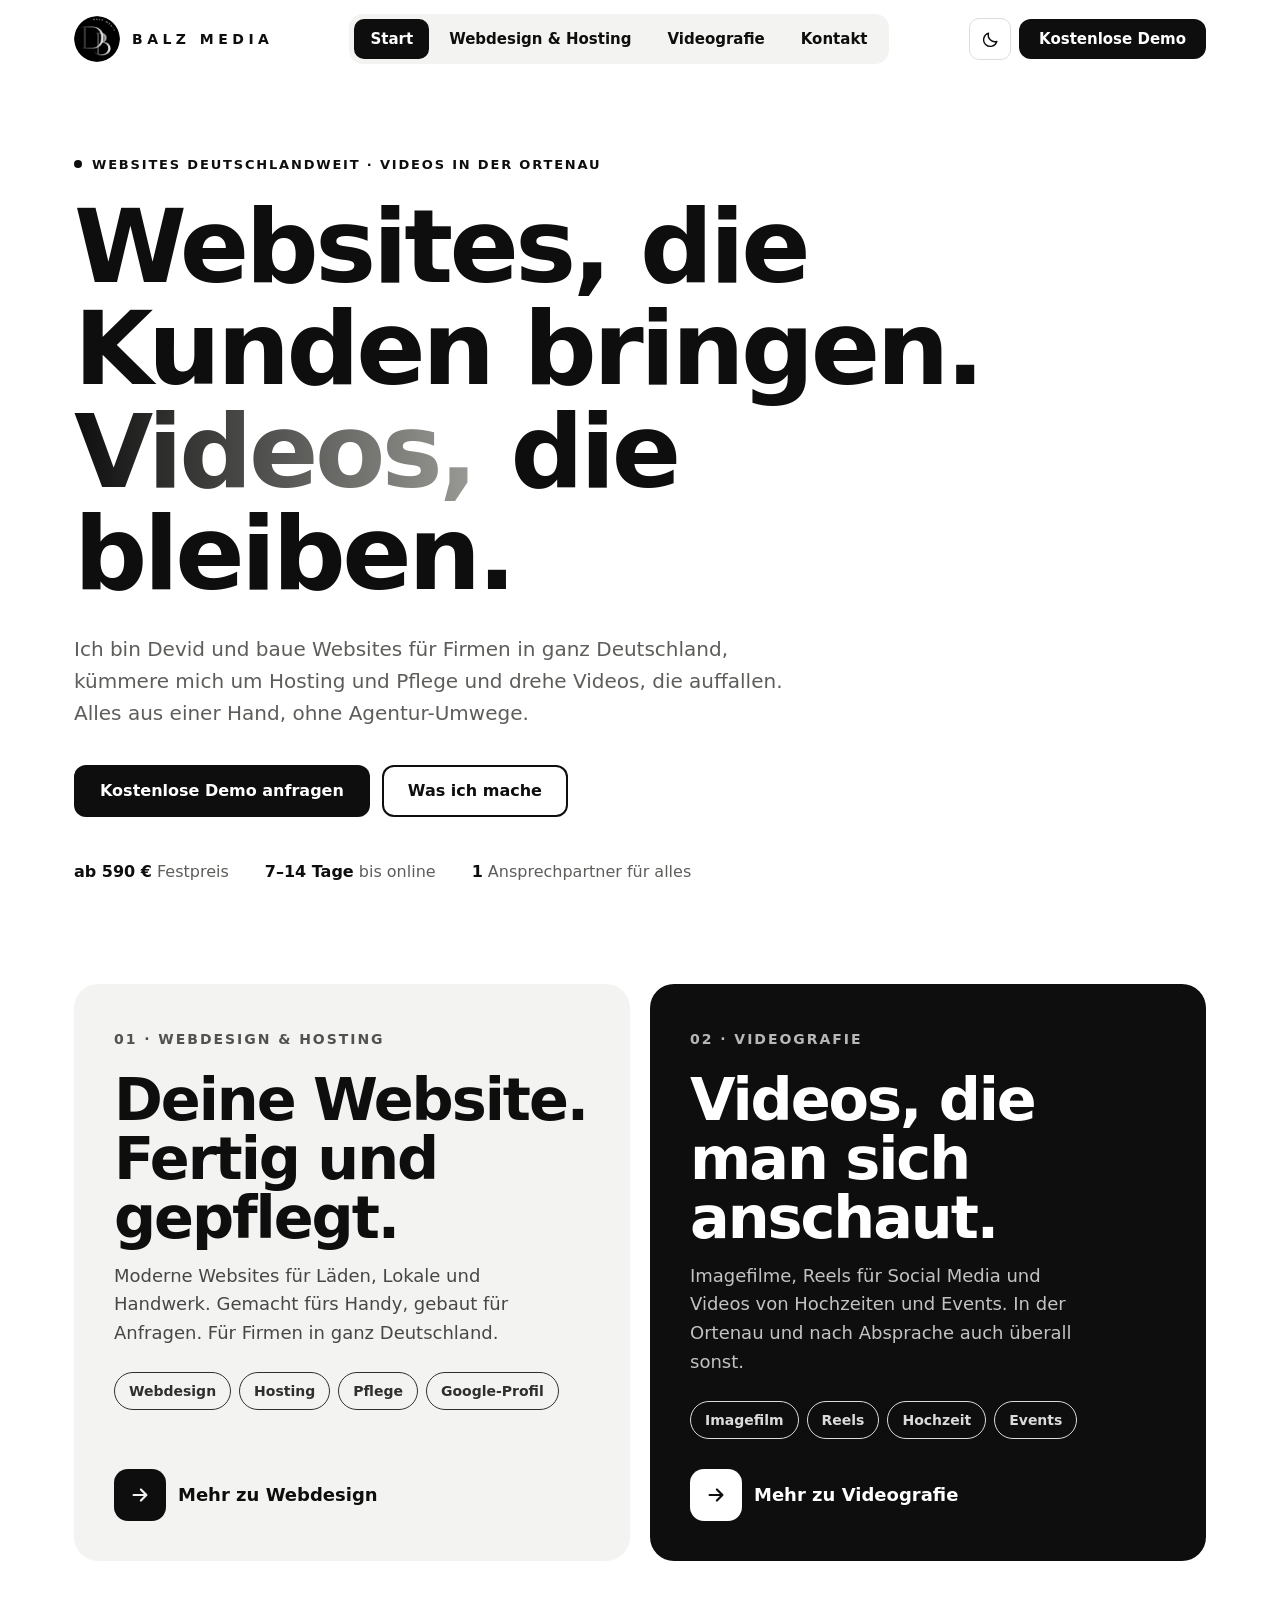
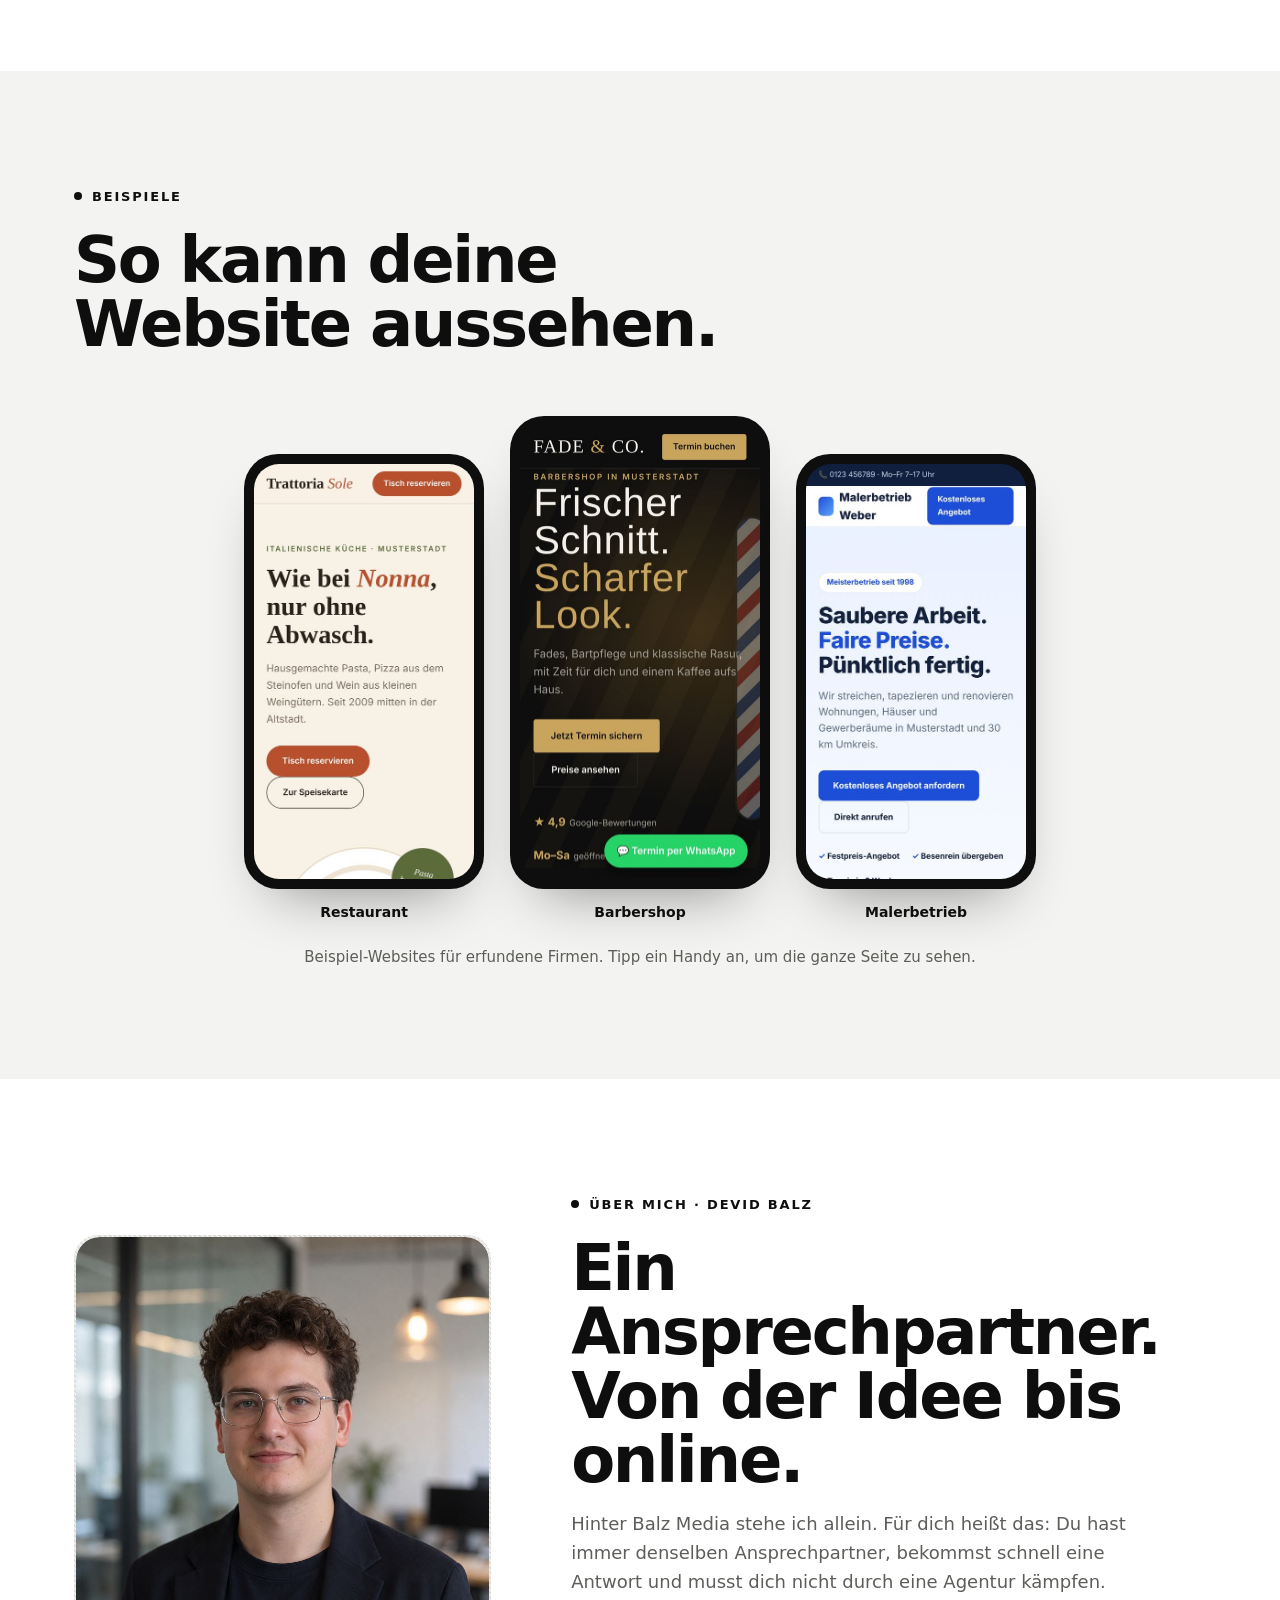
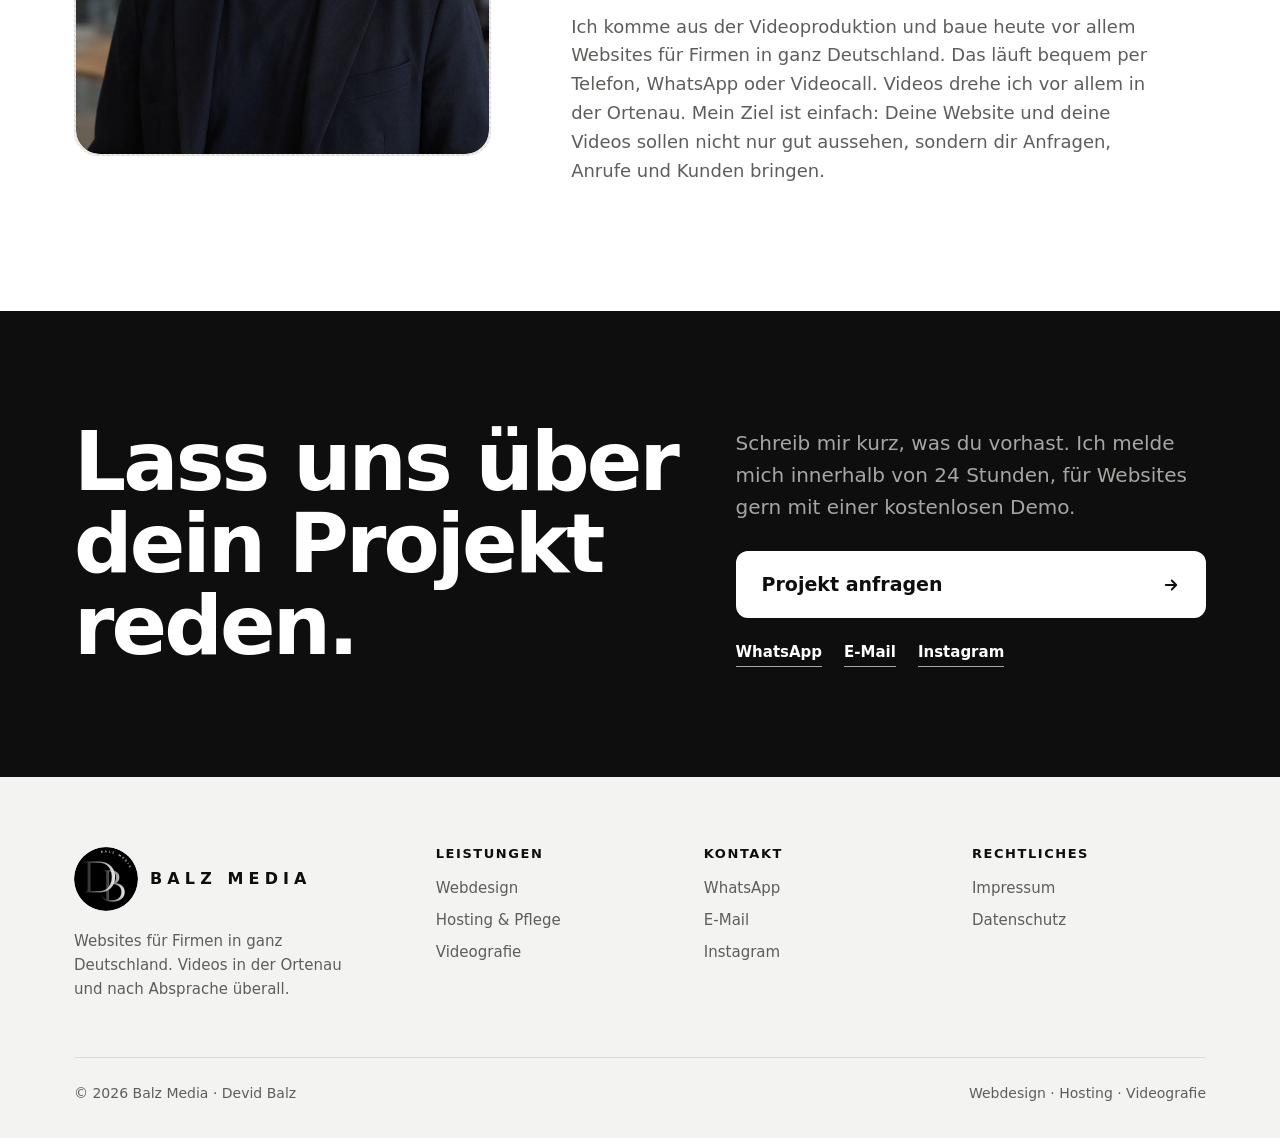
==== index.html @ 307f13d0 "Update index.html" ====
<!DOCTYPE html>
<html lang="de" class="no-js">
<head>
<meta charset="utf-8">
<meta name="viewport" content="width=device-width, initial-scale=1">
<title>Balz Media | Websites deutschlandweit & Videos aus der Ortenau</title>
<meta name="description" content="Balz Media: Websites für Firmen in ganz Deutschland zum Festpreis, Hosting und Pflege, dazu Videografie in der Ortenau für Firmen, Hochzeiten und Events.">
<meta name="theme-color" content="#0e0e0e">
<link rel="icon" href="favicon.ico" sizes="48x48">
<link rel="icon" href="favicon-96.png" type="image/png" sizes="96x96">
<link rel="icon" href="favicon-192.png" type="image/png" sizes="192x192">
<link rel="apple-touch-icon" href="apple-touch-icon.png">
<link rel="manifest" href="site.webmanifest">
<link rel="canonical" href="https://balz-media.de/">
<meta property="og:type" content="website">
<meta property="og:site_name" content="Balz Media">
<meta property="og:title" content="Balz Media | Websites deutschlandweit & Videos aus der Ortenau">
<meta property="og:description" content="Balz Media: Websites für Firmen in ganz Deutschland zum Festpreis, Hosting und Pflege, dazu Videografie in der Ortenau für Firmen, Hochzeiten und Events.">
<meta property="og:url" content="https://balz-media.de/">
<meta property="og:image" content="https://balz-media.de/img/og-balz-media.jpg">
<meta property="og:locale" content="de_DE">
<script type="application/ld+json">{"@context":"https://schema.org","@type":"Organization","name":"Balz Media","url":"https://balz-media.de/","logo":"https://balz-media.de/img/logo-badge-dark-512.png","email":"balz.media@web.de","telephone":"+4915203952714","sameAs":["https://www.instagram.com/balz.media"]}</script>
<script>try{var t=localStorage.getItem('bm-theme');if(!t)t=matchMedia('(prefers-color-scheme: dark)').matches?'dark':'light';document.documentElement.setAttribute('data-theme',t)}catch(e){}</script>
<link rel="stylesheet" href="style.css">
</head>
<body>
<header>
  <div class="wrap nav">
    <a class="mark" href="index.html" aria-label="Balz Media – Startseite"><img class="lg" src="img/logo-badge-dark.png" width="46" height="46" alt=""><span>BALZ MEDIA</span></a>
    <ul><li><a href="index.html" aria-current="page">Start</a></li><li><a href="webdesign.html">Webdesign &amp; Hosting</a></li><li><a href="videografie.html">Videografie</a></li><li><a href="kontakt.html">Kontakt</a></li></ul>
    <div class="tools">
      <button class="icon-btn theme" id="theme" type="button" aria-label="Hell- oder Dunkelmodus umschalten" title="Hell / Dunkel"><svg class="sun" viewBox="0 0 24 24" fill="none" stroke="currentColor" stroke-width="1.8" stroke-linecap="round" aria-hidden="true"><circle cx="12" cy="12" r="4.2"/><path d="M12 2.5v2.2M12 19.3v2.2M4.6 4.6l1.6 1.6M17.8 17.8l1.6 1.6M2.5 12h2.2M19.3 12h2.2M4.6 19.4l1.6-1.6M17.8 6.2l1.6-1.6"/></svg><svg class="moon" viewBox="0 0 24 24" fill="none" stroke="currentColor" stroke-width="1.8" stroke-linejoin="round" aria-hidden="true"><path d="M20 14.5A8.5 8.5 0 0 1 9.5 4 8.5 8.5 0 1 0 20 14.5z"/></svg></button>
      <button class="icon-btn menu-btn" id="menu" type="button" aria-label="Menü" aria-expanded="false" aria-controls="mnav"><svg viewBox="0 0 24 24" fill="none" stroke="currentColor" stroke-width="2" stroke-linecap="round" aria-hidden="true"><path d="M4 7h16M4 12h16M4 17h16"/></svg></button>
      <a class="btn btn-ink" href="kontakt.html"><span class="long">Kostenlose Demo</span><span class="short">Anfragen</span></a>
    </div>
  </div>
  <nav class="mobile-nav wrap" id="mnav" aria-label="Menü"><a href="index.html">Start</a><a href="webdesign.html">Webdesign &amp; Hosting</a><a href="videografie.html">Videografie</a><a href="kontakt.html">Kontakt</a><a href="https://wa.me/4915203952714?text=Hallo%20Devid%2C%20ich%20interessiere%20mich%20f%C3%BCr%20eine%20Website." target="_blank" rel="noopener">WhatsApp</a><a href="https://www.instagram.com/balz.media" target="_blank" rel="noopener">Instagram</a></nav>
</header>
<main>

<section class="hero">
  <div class="wrap">
    <span class="kicker">Websites deutschlandweit · Videos in der Ortenau</span>
    <h1>Websites, die Kunden bringen. <span class="o">Videos,</span> die bleiben.</h1>
    <p class="lead">Ich bin Devid und baue Websites für Firmen in ganz Deutschland, kümmere mich um Hosting und Pflege und drehe Videos, die auffallen. Alles aus einer Hand, ohne Agentur-Umwege.</p>
    <div class="ctas">
      <a class="btn btn-ink" href="kontakt.html">Kostenlose Demo anfragen</a>
      <a class="btn btn-line" href="#bereiche">Was ich mache</a>
    </div>
    <div class="facts"><span><b>ab 590 €</b> Festpreis</span><span><b>7–14 Tage</b> bis online</span><span><b>1</b> Ansprechpartner für alles</span></div>
  </div>
</section>

<section id="bereiche" style="padding-top:0">
  <div class="wrap split">
    <a class="tile t-web reveal" href="webdesign.html">
      <div><span class="num">01 · Webdesign &amp; Hosting</span>
        <h2>Deine Website. Fertig und gepflegt.</h2>
        <p>Moderne Websites für Läden, Lokale und Handwerk. Gemacht fürs Handy, gebaut für Anfragen. Für Firmen in ganz Deutschland.</p>
        <ul><li>Webdesign</li><li>Hosting</li><li>Pflege</li><li>Google-Profil</li></ul></div>
      <span class="go"><i><svg viewBox="0 0 24 24" aria-hidden="true"><path d="M5 12h14M13 6l6 6-6 6"/></svg></i>Mehr zu Webdesign</span>
    </a>
    <a class="tile t-vid reveal" href="videografie.html">
      <div><span class="num">02 · Videografie</span>
        <h2>Videos, die man sich anschaut.</h2>
        <p>Imagefilme, Reels für Social Media und Videos von Hochzeiten und Events. In der Ortenau und nach Absprache auch überall sonst.</p>
        <ul><li>Imagefilm</li><li>Reels</li><li>Hochzeit</li><li>Events</li></ul></div>
      <span class="go"><i><svg viewBox="0 0 24 24" aria-hidden="true"><path d="M5 12h14M13 6l6 6-6 6"/></svg></i>Mehr zu Videografie</span>
    </a>
  </div>
</section>

<section class="alt">
  <div class="wrap">
    <div class="reveal"><span class="kicker">Beispiele</span><h2>So kann deine Website aussehen.</h2></div>
    
    <div class="phones">
      <a class="phone" href="demos/restaurant.html" target="_blank" rel="noopener"><img src="img/demo-restaurant.jpg" width="480" height="907" loading="lazy" alt="Demo-Website eines Restaurants auf dem Handy"><span class="lbl">Restaurant</span></a>
      <a class="phone" href="demos/barbershop.html" target="_blank" rel="noopener"><img src="img/demo-barbershop.jpg" width="480" height="907" loading="lazy" alt="Demo-Website eines Barbershops auf dem Handy"><span class="lbl">Barbershop</span></a>
      <a class="phone" href="demos/maler.html" target="_blank" rel="noopener"><img src="img/demo-maler.jpg" width="480" height="907" loading="lazy" alt="Demo-Website eines Malerbetriebs auf dem Handy"><span class="lbl">Malerbetrieb</span></a>
    </div>
    <p class="phones-note">Beispiel-Websites für erfundene Firmen. Tipp ein Handy an, um die ganze Seite zu sehen.</p>
  </div>
</section>

<section id="ueber-mich">
  <div class="wrap about">
    <div class="portrait reveal"><div class="portrait reveal"><img src="img/devid.jpg" alt="Devid Balz" loading="lazy" style="width:100%;height:100%;object-fit:cover;object-position:center 80%;border-radius:inherit;"></div></div>
    <div class="reveal">
      <span class="kicker">Über mich · Devid Balz</span>
      <h2>Ein Ansprechpartner. Von der Idee bis online.</h2>
      <p>Hinter Balz Media stehe ich allein. Für dich heißt das: Du hast immer denselben Ansprechpartner, bekommst schnell eine Antwort und musst dich nicht durch eine Agentur kämpfen.</p>
      <p>Ich komme aus der Videoproduktion und baue heute vor allem Websites für Firmen in ganz Deutschland. Das läuft bequem per Telefon, WhatsApp oder Videocall. Videos drehe ich vor allem in der Ortenau. Mein Ziel ist einfach: Deine Website und deine Videos sollen nicht nur gut aussehen, sondern dir Anfragen, Anrufe und Kunden bringen.</p>
      
    </div>
  </div>
</section>

<section class="inv cta">
  <div class="wrap in2 reveal">
    <h2>Lass uns über dein Projekt reden.</h2>
    <div>
      <p class="lead">Schreib mir kurz, was du vorhast. Ich melde mich innerhalb von 24 Stunden, für Websites gern mit einer kostenlosen Demo.</p>
      <a class="btn btn-ink big" href="kontakt.html">Projekt anfragen<svg class="ar" viewBox="0 0 24 24" aria-hidden="true"><path d="M5 12h14M13 6l6 6-6 6"/></svg></a>
      <div class="mini"><a href="https://wa.me/4915203952714?text=Hallo%20Devid%2C%20ich%20interessiere%20mich%20f%C3%BCr%20eine%20Website." target="_blank" rel="noopener">WhatsApp</a><a href="mailto:balz.media@web.de">E-Mail</a><a href="https://www.instagram.com/balz.media" target="_blank" rel="noopener">Instagram</a></div>
    </div>
  </div>
</section>
</main>
<footer>
  <div class="wrap">
    <div class="fgrid">
      <div><a class="mark big" href="index.html" aria-label="Balz Media – Startseite"><img class="lg" src="img/logo-badge-dark.png" width="64" height="64" alt=""><span>BALZ MEDIA</span></a><p>Websites für Firmen in ganz Deutschland. Videos in der Ortenau und nach Absprache überall.</p></div>
      <div><h3>Leistungen</h3><ul><li><a href="webdesign.html">Webdesign</a></li><li><a href="webdesign.html#hosting">Hosting &amp; Pflege</a></li><li><a href="videografie.html">Videografie</a></li></ul></div>
      <div><h3>Kontakt</h3><ul><li><a href="https://wa.me/4915203952714?text=Hallo%20Devid%2C%20ich%20interessiere%20mich%20f%C3%BCr%20eine%20Website." target="_blank" rel="noopener">WhatsApp</a></li><li><a href="mailto:balz.media@web.de">E-Mail</a></li><li><a href="https://www.instagram.com/balz.media" target="_blank" rel="noopener">Instagram</a></li></ul></div>
      <div><h3>Rechtliches</h3><ul><li><a href="impressum.html">Impressum</a></li><li><a href="datenschutz.html">Datenschutz</a></li></ul></div>
    </div>
    <div class="fbot"><span>© 2026 Balz Media · Devid Balz</span><span>Webdesign · Hosting · Videografie</span></div>
  </div>
</footer>
<script src="main.js"></script>
</body>
</html>
---- style.css ----
/* Balz Media – gemeinsames Stylesheet. Keine externen Schriften (DSGVO). */
:root{--bg:#ffffff;--bg2:#f3f3f1;--ink:#0e0e0e;--on-ink:#ffffff;--soft:#5d5d5a;--line:#dedcd8;--inv:#0e0e0e;--on-inv:#ffffff;--inv-soft:#a6a6a2;--inv-line:#2c2c2a;--wa:#1fa855;color-scheme:light}
[data-theme="dark"]{--bg:#0b0b0b;--bg2:#161616;--ink:#ffffff;--on-ink:#0b0b0b;--soft:#b9b9b5;--line:#2c2c2a;--inv:#ffffff;--on-inv:#0b0b0b;--inv-soft:#55554f;--inv-line:#dcdcd8;color-scheme:dark}
*{box-sizing:border-box;margin:0;padding:0}
html{scroll-behavior:smooth}
@media(prefers-reduced-motion:reduce){html{scroll-behavior:auto}*{animation:none!important;transition:none!important}}
body{background:var(--bg);color:var(--ink);font-family:ui-sans-serif,system-ui,-apple-system,'Segoe UI',Roboto,'Helvetica Neue',Arial,sans-serif;font-size:18px;line-height:1.6;-webkit-font-smoothing:antialiased;transition:background-color .3s,color .3s}
a{color:inherit}
img{max-width:100%;display:block}
:focus-visible{outline:3px solid var(--ink);outline-offset:3px;border-radius:6px}
.wrap{max-width:1180px;margin:0 auto;padding:0 24px}
h1,h2,h3{font-weight:800;letter-spacing:-.035em;line-height:1}
h1{font-size:clamp(46px,8vw,112px)}
h2{font-size:clamp(36px,5.2vw,64px);margin-bottom:18px;max-width:17ch}
h3{font-size:24px;letter-spacing:-.02em;line-height:1.15}
.lead{color:var(--soft);max-width:56ch;font-size:clamp(18px,1.6vw,20px)}
.kicker{display:inline-block;font-size:13px;font-weight:800;letter-spacing:.14em;text-transform:uppercase;margin-bottom:20px}
.kicker::before{content:"";display:inline-block;width:8px;height:8px;border-radius:50%;background:currentColor;margin-right:10px;vertical-align:1px}
section{padding:110px 0}
.alt{background:var(--bg2)}
.inv{background:var(--inv);color:var(--on-inv)}
.inv .lead,.inv .soft{color:var(--inv-soft)}

/* Buttons */
.btn{display:inline-flex;align-items:center;justify-content:center;gap:10px;padding:16px 26px;border-radius:12px;font:inherit;font-weight:700;font-size:16px;text-decoration:none;border:0;cursor:pointer;transition:transform .15s,background .2s,color .2s;line-height:1.2}
.btn:hover{transform:translateY(-2px)}
.btn .ar{width:18px;height:18px;fill:none;stroke:currentColor;stroke-width:2.4;stroke-linecap:round;stroke-linejoin:round;transition:transform .2s}
.btn:hover .ar{transform:translateX(4px)}
.btn svg{width:20px;height:20px;flex-shrink:0}
.btn-ink{background:var(--ink);color:var(--on-ink)}
.btn-line{box-shadow:inset 0 0 0 2px var(--ink)}
.btn-line:hover{background:var(--ink);color:var(--on-ink)}
.inv .btn-ink{background:var(--on-inv);color:var(--inv)}
.inv .btn-line{box-shadow:inset 0 0 0 2px var(--on-inv)}
.inv .btn-line:hover{background:var(--on-inv);color:var(--inv)}
.btn-wa{background:var(--wa);color:#fff}
.btn-insta{background:linear-gradient(45deg,#f9a03f 0%,#e1306c 40%,#c13584 65%,#833ab4 100%);color:#fff}
.ctas{display:flex;gap:12px;flex-wrap:wrap}

/* Header */
header{position:sticky;top:0;z-index:30;background:var(--bg);background:color-mix(in srgb,var(--bg) 88%,transparent);backdrop-filter:saturate(1.4) blur(12px);-webkit-backdrop-filter:saturate(1.4) blur(12px);border-bottom:1px solid transparent;transition:border-color .2s,background-color .3s}
header.scrolled{border-bottom-color:var(--line)}
.nav{display:flex;align-items:center;justify-content:space-between;height:78px;gap:16px}
.mark{display:flex;align-items:center;gap:12px;text-decoration:none;white-space:nowrap;flex-shrink:0}
.mark img{width:46px;height:46px}
.mark span{font-size:14px;font-weight:700;letter-spacing:.32em;margin-right:-.32em}
.mark.big img{width:64px;height:64px}
.mark.big span{font-size:16px}
.lg{border-radius:50%}[data-theme="dark"] .lg{box-shadow:0 0 0 1.5px #3a3a38}
.nav ul{display:flex;gap:4px;list-style:none;font-size:15px;font-weight:600;background:var(--bg2);padding:5px;border-radius:14px}
.nav ul a{display:block;text-decoration:none;padding:8px 16px;border-radius:10px;transition:background .2s,color .2s}
.nav ul a:hover{background:var(--bg)}
.nav ul a[aria-current="page"]{background:var(--ink);color:var(--on-ink)}
.tools{display:flex;align-items:center;gap:8px}
.icon-btn{width:42px;height:42px;border-radius:50%;border:1.5px solid var(--line);background:transparent;color:var(--ink);display:grid;place-items:center;cursor:pointer;text-decoration:none;transition:border-color .2s}
.icon-btn:hover{border-color:var(--ink)}
.icon-btn svg{width:19px;height:19px}
.theme .sun{display:none}[data-theme="dark"] .theme .sun{display:block}[data-theme="dark"] .theme .moon{display:none}
.nav .btn{padding:11px 20px;font-size:15px}
.nav .btn .short{display:none}
.icon-btn{border-radius:10px}
.menu-btn{display:none}
.mobile-nav{display:none}

/* Hero */
.hero{padding:70px 0 100px}
.hero h1{max-width:13ch;margin-bottom:28px}
.hero h1 .o{background:linear-gradient(90deg,var(--ink) 0%,#9b9b97 100%);-webkit-background-clip:text;background-clip:text;color:transparent;-webkit-text-fill-color:transparent;padding-right:.04em}
[data-theme="dark"] .hero h1 .o{background-image:linear-gradient(90deg,#5c5c58 0%,#ffffff 100%)}
.hero .lead{margin-bottom:36px}
.facts{display:flex;gap:14px 36px;flex-wrap:wrap;margin-top:42px;font-size:16px;color:var(--soft)}
.facts b{color:var(--ink);font-weight:800}
.page-hero{padding:70px 0 90px}
.page-hero h1{font-size:clamp(44px,7vw,96px);max-width:14ch;margin-bottom:26px}

/* Zwei Bereiche (Startseite) */
.split{display:grid;grid-template-columns:1fr 1fr;gap:20px}
.tile{position:relative;display:flex;flex-direction:column;justify-content:space-between;min-height:460px;padding:40px;border-radius:24px;text-decoration:none;overflow:hidden;transition:transform .25s}
.tile:hover{transform:translateY(-6px)}
.tile.t-web{background:var(--bg2);color:var(--ink)}
.tile.t-vid{background:var(--inv);color:var(--on-inv)}
.tile .num{font-size:14px;font-weight:800;letter-spacing:.14em;text-transform:uppercase;opacity:.7}
.tile h2{font-size:clamp(38px,4.6vw,60px);margin:18px 0 14px}
.tile p{opacity:.75;max-width:36ch}
.tile ul{list-style:none;margin:24px 0 30px;display:flex;flex-wrap:wrap;gap:8px}
.tile li{font-size:14px;font-weight:700;padding:7px 14px;border-radius:999px;border:1.5px solid currentColor;opacity:.85}
.tile .go{display:inline-flex;align-items:center;gap:12px;font-weight:800;font-size:18px}
.tile .go i{width:52px;height:52px;border-radius:14px;display:grid;place-items:center;background:currentColor;transition:transform .25s}
.tile .go i svg{width:22px;height:22px;stroke-width:2.4;fill:none;stroke-linecap:round;stroke-linejoin:round}
.t-web .go i svg{stroke:var(--bg2)}.t-vid .go i svg{stroke:var(--inv)}
.tile:hover .go i{transform:translateX(6px)}

/* Handy-Mockups der Demos */
.phones{display:flex;justify-content:center;align-items:flex-end;gap:26px;margin-top:60px}
.phone{display:block;width:240px;flex-shrink:0;border-radius:34px;background:#0e0e0e;padding:10px;text-decoration:none;position:relative;transition:transform .25s;box-shadow:0 30px 60px -30px rgba(0,0,0,.45)}
[data-theme="dark"] .phone{background:#2a2a2a}
.phone:hover{transform:translateY(-10px)}
.phone img{width:100%;height:auto;aspect-ratio:9/17;object-fit:cover;object-position:top;border-radius:25px}
.phone:nth-child(2){width:260px}
.phone .lbl{display:block;text-align:center;font-size:14px;font-weight:700;color:var(--ink);position:absolute;left:0;right:0;bottom:-34px}
.phones-note{text-align:center;color:var(--soft);font-size:15px;margin-top:56px}

/* Listen */
.who{display:grid;grid-template-columns:1fr 1fr;gap:70px;align-items:start}
.who p{color:var(--soft);margin-bottom:16px}
.list{list-style:none;border-top:2px solid var(--ink)}
.list li{display:flex;justify-content:space-between;gap:20px;padding:20px 0;border-bottom:1px solid var(--line);font-weight:700;font-size:19px}
.list li span{color:var(--soft);font-weight:500;font-size:15px;text-align:right}

/* Ablauf */
.steps{display:grid;grid-template-columns:repeat(4,1fr);gap:20px;list-style:none;counter-reset:s;margin-top:50px}
.steps li{counter-increment:s;border-top:2px solid currentColor;padding-top:22px}
.steps li::before{content:"0" counter(s);display:block;font-weight:800;font-size:15px;letter-spacing:.1em;margin-bottom:26px}
.steps h3{margin-bottom:10px}
.steps p{color:var(--soft);font-size:16px}
.inv .steps p{color:var(--inv-soft)}

/* Karussell (Pakete / Leistungen) */
.carousel{position:relative}
.car-top{display:flex;justify-content:space-between;align-items:flex-end;gap:20px;flex-wrap:wrap}
.car-ctrl{display:flex;gap:10px}
.car-ctrl{align-items:center}
.car-ctrl .count{font-weight:800;font-size:15px;letter-spacing:.06em;margin-right:8px;font-variant-numeric:tabular-nums}
.car-ctrl button{width:50px;height:50px;border-radius:12px;border:2px solid var(--ink);background:transparent;color:var(--ink);cursor:pointer;display:grid;place-items:center;transition:background .2s,opacity .2s}
.car-ctrl button:hover:not(:disabled){background:var(--ink);color:var(--on-ink)}
.car-ctrl button:disabled{opacity:.25;cursor:default}
.car-ctrl svg{width:20px;height:20px;fill:none;stroke:currentColor;stroke-width:2.4;stroke-linecap:round;stroke-linejoin:round}
.track{display:flex;gap:20px;overflow-x:auto;scroll-snap-type:x mandatory;scroll-behavior:smooth;scrollbar-width:none;padding:44px 2px 10px;margin-top:6px;touch-action:pan-x pan-y;overscroll-behavior-x:contain;-webkit-overflow-scrolling:touch}
.track::-webkit-scrollbar{display:none}
.track>*{flex:0 0 min(370px,86%);scroll-snap-align:start}
@media(min-width:1001px){.track.plans>*{flex-basis:calc((100% - 40px)/3)}.track.vids>*{flex-basis:calc((100% - 40px)/3)}}
.bar{height:3px;background:var(--line);border-radius:2px;margin-top:28px;overflow:hidden}
.bar i{display:block;height:100%;width:30%;background:var(--ink);border-radius:2px;transition:width .2s}

/* Paket-Karten */
.plan{position:relative;background:var(--bg);border:1.5px solid var(--line);border-radius:22px;padding:34px 30px;display:flex;flex-direction:column}
.alt .plan{background:var(--bg)}
.plan.hot{background:var(--inv);color:var(--on-inv);border-color:var(--inv)}
.plan .tag{position:absolute;top:-15px;left:30px;background:var(--ink);color:var(--on-ink);font-size:13px;font-weight:800;padding:6px 14px;border-radius:999px}
.plan.hot .tag{background:var(--on-inv);color:var(--inv);box-shadow:0 0 0 2px var(--inv)}
.plan h3{font-size:28px}
.plan .for{color:var(--soft);font-size:15px;margin:6px 0 22px}
.plan.hot .for,.plan.hot .per{color:var(--inv-soft)}
.plan .price{font-size:48px;font-weight:800;letter-spacing:-.04em;line-height:1}
.plan .per{color:var(--soft);font-size:15px;margin:6px 0 24px}
.plan ul{list-style:none;margin-bottom:30px;flex:1}
.plan li{padding:10px 0 10px 30px;position:relative;font-size:16px;border-top:1px solid var(--line)}
.plan.hot li{border-top-color:var(--inv-line)}
.plan li::before{content:"";position:absolute;left:2px;top:17px;width:14px;height:8px;border-left:2.5px solid currentColor;border-bottom:2.5px solid currentColor;transform:rotate(-45deg)}
.plan .btn{width:100%}

/* Kleine Karten (Hosting, Video-Leistungen) */
.grid3{display:grid;grid-template-columns:repeat(3,1fr);gap:20px;margin-top:50px}
.grid2{display:grid;grid-template-columns:repeat(2,1fr);gap:20px;margin-top:50px}
.box{background:var(--bg);border:1.5px solid var(--line);border-radius:22px;padding:32px 30px}
.alt .box{background:var(--bg)}
.box .price{font-size:40px;font-weight:800;letter-spacing:-.04em;margin:12px 0 2px}
.box .per{color:var(--soft);font-size:15px;margin-bottom:14px}
.box p{color:var(--soft);font-size:16px}
.box ul{list-style:none;margin-top:14px}
.box li{padding:8px 0 8px 26px;position:relative;font-size:16px;border-top:1px solid var(--line)}
.box li::before{content:"";position:absolute;left:2px;top:15px;width:12px;height:7px;border-left:2.5px solid currentColor;border-bottom:2.5px solid currentColor;transform:rotate(-45deg)}
.note{color:var(--soft);font-size:15px;margin-top:28px;max-width:80ch}

/* Video-Karten */
.vcard{border-radius:22px;overflow:hidden;background:var(--bg);border:1.5px solid var(--line);display:flex;flex-direction:column}
.vcard .media{aspect-ratio:16/10;background:var(--inv);color:var(--on-inv);display:grid;place-items:center;position:relative}
.vcard .media.v{aspect-ratio:4/5}
.vcard .media span{font-size:14px;font-weight:700;opacity:.6}
.vcard .media i{position:absolute;left:20px;top:18px;font-style:normal;font-size:13px;font-weight:800;letter-spacing:.12em;text-transform:uppercase;opacity:.75}
.play{width:66px;height:66px;border-radius:50%;border:2px solid currentColor;display:grid;place-items:center;margin-bottom:14px}
.play svg{width:22px;height:22px;fill:currentColor;margin-left:4px}
.vcard .media .in{display:flex;flex-direction:column;align-items:center}
.vcard .tx{padding:26px 26px 30px}
.vcard h3{margin-bottom:8px}
.vcard p{color:var(--soft);font-size:16px}
.vcard .from{display:inline-block;margin-top:16px;font-weight:800;font-size:15px}

/* Showreel-Platzhalter */
.reel{margin-top:56px;border-radius:24px;aspect-ratio:16/8;background:#161616;color:#fff;display:grid;place-items:center;position:relative;overflow:hidden}
[data-theme="dark"] .reel{background:#1d1d1d}
.reel .in{display:flex;flex-direction:column;align-items:center;gap:6px;text-align:center}
.reel .play{width:90px;height:90px}
.reel .play svg{width:30px;height:30px}
.reel b{font-size:22px}
.reel small{opacity:.6;font-size:15px}

/* Über mich */
.about{display:grid;grid-template-columns:.9fr 1.1fr;gap:80px;align-items:center}
.portrait{aspect-ratio:4/5;border-radius:24px;background:var(--bg2);display:grid;place-items:center;color:var(--soft);font-weight:700;overflow:hidden;border:1.5px dashed var(--line)}
.portrait img{width:100%;height:100%;object-fit:cover}
.about p{color:var(--soft);margin-bottom:16px;max-width:54ch}
.sig{font-weight:800;color:var(--ink)!important;margin-top:8px}

/* Referenz */
.ref{display:grid;grid-template-columns:1fr 1.4fr;gap:50px;align-items:center;background:var(--bg2);border-radius:24px;padding:46px}
.ref blockquote{font-size:clamp(22px,2.4vw,30px);font-weight:700;letter-spacing:-.02em;line-height:1.3}
.ref .who-r{margin-top:18px;color:var(--soft);font-size:15px}

/* FAQ */
.faq{max-width:860px;margin-top:40px;border-top:2px solid var(--ink)}
.faq details{border-bottom:1px solid var(--line)}
.faq summary{list-style:none;cursor:pointer;padding:24px 50px 24px 0;font-weight:800;font-size:20px;position:relative;letter-spacing:-.01em}
.faq summary::-webkit-details-marker{display:none}
.faq summary::after{content:"";position:absolute;right:8px;top:50%;width:12px;height:12px;border-right:2.5px solid currentColor;border-bottom:2.5px solid currentColor;transform:translateY(-75%) rotate(45deg);transition:transform .2s}
.faq details[open] summary::after{transform:translateY(-25%) rotate(-135deg)}
.faq details p{color:var(--soft);padding:0 0 24px;max-width:70ch}

/* CTA */
.cta .in2{display:grid;grid-template-columns:1.3fr 1fr;gap:50px;align-items:end}
.cta h2{font-size:clamp(42px,6.4vw,92px);margin:0}
.cta .lead{margin-bottom:28px}
.cta .big{width:100%;justify-content:space-between;padding:22px 26px;font-size:19px}
.cta .mini{display:flex;flex-wrap:wrap;gap:8px 22px;margin-top:22px;font-size:15px;font-weight:700}
.cta .mini a{text-decoration:none;border-bottom:1.5px solid var(--inv-soft);padding-bottom:2px}
.cta .mini a:hover{border-bottom-color:var(--on-inv)}

/* Kontakt */



/* Rechtliches */
.legal{padding:60px 0 110px}
.legal .wrap{max-width:820px}
.legal h1{font-size:clamp(44px,6vw,76px);margin-bottom:30px}
.legal h2{font-size:28px;margin:44px 0 12px;max-width:none}
.legal h3{font-size:20px;margin:24px 0 8px}
.legal p,.legal li{color:var(--soft);margin-bottom:12px}
.legal ul{padding-left:20px;margin-bottom:12px}
.legal strong{color:var(--ink)}
.legal a{color:var(--ink)}
.todo{background:#ffe08a;color:#4a3700;padding:1px 6px;border-radius:4px;font-weight:700}

/* Footer */
footer{padding:70px 0 34px;font-size:15px;color:var(--soft);background:var(--bg2)}
.fgrid{display:grid;grid-template-columns:1.4fr 1fr 1fr 1fr;gap:34px}
.fgrid .mark{color:var(--ink);display:inline-flex;margin-bottom:18px}
.fgrid p{max-width:30ch}
.fgrid h3{font-size:13px;letter-spacing:.12em;text-transform:uppercase;color:var(--ink);margin-bottom:14px}
.fgrid ul{list-style:none}
.fgrid li{margin-bottom:8px}
.fbot{display:flex;justify-content:space-between;flex-wrap:wrap;gap:10px;margin-top:56px;padding-top:24px;border-top:1px solid var(--line);font-size:14px}
footer a{text-decoration:none}footer a:hover{text-decoration:underline}

/* Einblenden beim Scrollen */
.reveal{opacity:0;transform:translateY(24px);transition:opacity .7s,transform .7s}
.reveal.in{opacity:1;transform:none}
.no-js .reveal{opacity:1;transform:none}

@media(max-width:1000px){
  .nav ul{display:none}
  .menu-btn{display:grid}
  .mobile-nav.open{display:block;border-top:1px solid var(--line);padding:10px 0 18px}
  .mobile-nav a{display:block;padding:12px 0;font-weight:700;font-size:20px;text-decoration:none}
  .split,.who,.about,.ref,.cta .in2{grid-template-columns:1fr}
  .fgrid{grid-template-columns:1fr 1fr}
  .who,.about{gap:44px}
  .grid3{grid-template-columns:1fr 1fr}
  .steps{grid-template-columns:1fr 1fr;gap:34px 20px}
  .phone:nth-child(3){display:none}
  section{padding:90px 0}
}
@media(max-width:640px){
  body{font-size:17px}
  .wrap{padding:0 20px}
  .nav{height:68px}
  .mark{gap:9px}.mark img{width:38px;height:38px}.mark span{font-size:12px;letter-spacing:.24em;margin-right:-.24em}
  .icon-btn{width:38px;height:38px}
  .tools{gap:6px}
  .nav .btn{padding:10px 14px;font-size:14px}
  .nav .btn .long{display:none}.nav .btn .short{display:inline}
  .tools .hide-s{display:none}
  .tile{min-height:0;padding:30px 26px}
  .grid3,.grid2,.steps{grid-template-columns:1fr}
  .fgrid{grid-template-columns:1fr}
  .phones{gap:14px}
  .phone{width:44%}.phone:nth-child(2){width:48%}
  .ref{padding:30px 24px}
  .list li{flex-direction:column;gap:2px}
  .list li span{text-align:left}
  .hero{padding:44px 0 80px}
  .page-hero{padding:44px 0 70px}
}


/* ---------- Kontaktseite ---------- */
.contact-top{padding-top:70px;padding-bottom:70px}
.contact-top h1{font-size:clamp(50px,8vw,112px);max-width:none}
.contact-top .lead{margin-top:22px}
.direct{list-style:none;display:grid;grid-template-columns:repeat(3,1fr);gap:16px;margin-top:46px}
.direct a{display:grid;grid-template-columns:1fr auto;align-items:center;gap:6px 14px;padding:24px 24px;border-radius:18px;border:1.5px solid var(--line);text-decoration:none;height:100%;transition:border-color .2s,transform .2s}
.direct a:hover{border-color:var(--ink);transform:translateY(-3px)}
.direct small{font-size:12px;font-weight:800;letter-spacing:.12em;text-transform:uppercase;color:var(--soft)}
.direct b{grid-column:1;font-size:19px;letter-spacing:-.01em;overflow-wrap:anywhere}
.direct svg.ar{grid-column:2;grid-row:1/3;width:22px;height:22px;fill:none;stroke:currentColor;stroke-width:2.2;stroke-linecap:round;stroke-linejoin:round}
.form-wrap{padding-bottom:120px}
.form-head{border-top:2px solid var(--ink);padding-top:56px;margin-bottom:34px}
.form-head h2{margin-bottom:12px}
form{background:var(--bg2);border-radius:24px;padding:12px 56px 52px}
.step{padding:44px 0;border-bottom:1px solid var(--line)}
.step.last{border-bottom:0;padding-bottom:0}
.step[hidden]{display:none}
.sh{display:flex;align-items:center;gap:14px;margin-bottom:26px}
.sh span{display:grid;place-items:center;width:40px;height:40px;border-radius:11px;background:var(--ink);color:var(--on-ink);font-weight:800;font-size:14px;letter-spacing:.04em}
.sh h3{font-size:26px}
.fields{display:grid;grid-template-columns:1fr 1fr;gap:24px 22px}
.fields>*{min-width:0}
.grp[hidden]{display:none}
.fields .grp{display:contents}
.fields .grp[hidden]{display:none}
.full{grid-column:1/-1}
label{display:flex;flex-direction:column;gap:9px;font-size:15px;font-weight:700}
input,select,textarea{font:inherit;font-size:16px;font-weight:400;padding:16px 16px;border:1.5px solid var(--line);border-radius:12px;background:var(--bg);color:var(--ink);width:100%;min-height:56px;transition:border-color .2s,box-shadow .2s}
select{appearance:none;-webkit-appearance:none;background-image:url("data:image/svg+xml,%3Csvg xmlns='http://www.w3.org/2000/svg' viewBox='0 0 24 24' fill='none' stroke='%23888' stroke-width='2.4' stroke-linecap='round' stroke-linejoin='round'%3E%3Cpath d='M6 9l6 6 6-6'/%3E%3C/svg%3E");background-repeat:no-repeat;background-position:right 14px center;background-size:18px;padding-right:44px;cursor:pointer}
input::placeholder,textarea::placeholder{color:var(--soft);opacity:.75}
input:focus,select:focus,textarea:focus{outline:none;border-color:var(--ink);box-shadow:0 0 0 4px color-mix(in srgb,var(--ink) 12%,transparent)}
.bad{border-color:#d0372a!important;box-shadow:0 0 0 4px rgba(208,55,42,.15)!important}
textarea{min-height:160px;resize:vertical;line-height:1.55}
.chips{display:flex;flex-wrap:wrap;gap:10px;border:0;min-width:0}
.chips legend{font-size:15px;font-weight:700;margin-bottom:12px;padding:0}
.chips legend .opt{font-weight:400;color:var(--soft);margin-left:6px;font-size:14px}
.chips label{display:block;position:relative;font-weight:600;font-size:15px}
.chips input{position:absolute;opacity:0;width:1px;height:1px;min-height:0}
.chips label>span{display:block;padding:13px 20px;border-radius:12px;border:1.5px solid var(--line);background:var(--bg);cursor:pointer;transition:background .15s,color .15s,border-color .15s}
.chips label>span:hover{border-color:var(--ink)}
.chips input:checked+span{background:var(--ink);color:var(--on-ink);border-color:var(--ink)}
.chips.multi input:checked+span::before{content:"✓ "}
.chips input:focus-visible+span{outline:3px solid var(--ink);outline-offset:2px}
.check{flex-direction:row;align-items:flex-start;gap:12px;margin-top:22px;font-weight:400;font-size:15px;color:var(--soft);line-height:1.5;cursor:pointer}
.check input{width:22px;height:22px;min-height:0;flex-shrink:0;margin-top:1px;accent-color:var(--ink);padding:0}
.check.bad,.check input.bad{outline:2px solid #d0372a;outline-offset:3px;border-radius:4px}
.check a{color:var(--ink)}
.send{display:flex;gap:12px;flex-wrap:wrap;margin-top:28px}
.send .btn{flex:1 1 220px;padding:18px 26px}
.btn-wa-line{background:var(--bg);color:var(--ink);box-shadow:inset 0 0 0 1.5px var(--line)}
.btn-wa-line svg{color:var(--wa)}
.btn-wa-line:hover{box-shadow:inset 0 0 0 1.5px var(--wa)}
.btn:disabled{opacity:.6;cursor:wait;transform:none}
.err{display:none;margin-top:18px;padding:14px 16px;border-radius:12px;background:rgba(208,55,42,.1);color:#b3261e;font-weight:600;font-size:15px}
[data-theme="dark"] .err{color:#ff8a80}
.ok{display:none;padding:56px 0 8px;text-align:center}
.ok b{display:block;font-size:clamp(30px,4vw,44px);letter-spacing:-.03em;margin-bottom:10px}
.ok p{color:var(--soft)}
.opt{font-weight:400;color:var(--soft)}
.sr{position:absolute;width:1px;height:1px;overflow:hidden;clip:rect(0 0 0 0);white-space:nowrap}
.hp{position:absolute;left:-9999px;width:1px;height:1px;opacity:0}
@media(max-width:1000px){.direct{grid-template-columns:1fr;gap:12px}}
@media(max-width:640px){
  .contact-top{padding-top:44px;padding-bottom:50px}
  .direct{margin-top:34px}
  .direct a{padding:20px}
  .form-head{padding-top:44px}
  form{padding:4px 20px 30px;border-radius:20px}
  .step{padding:34px 0}
  .fields{grid-template-columns:1fr;gap:20px}
  .sh h3{font-size:22px}
  .chips label>span{padding:12px 16px}
  .send .btn{flex-basis:100%}
}
@media(max-width:370px){header .mark span{display:none}}
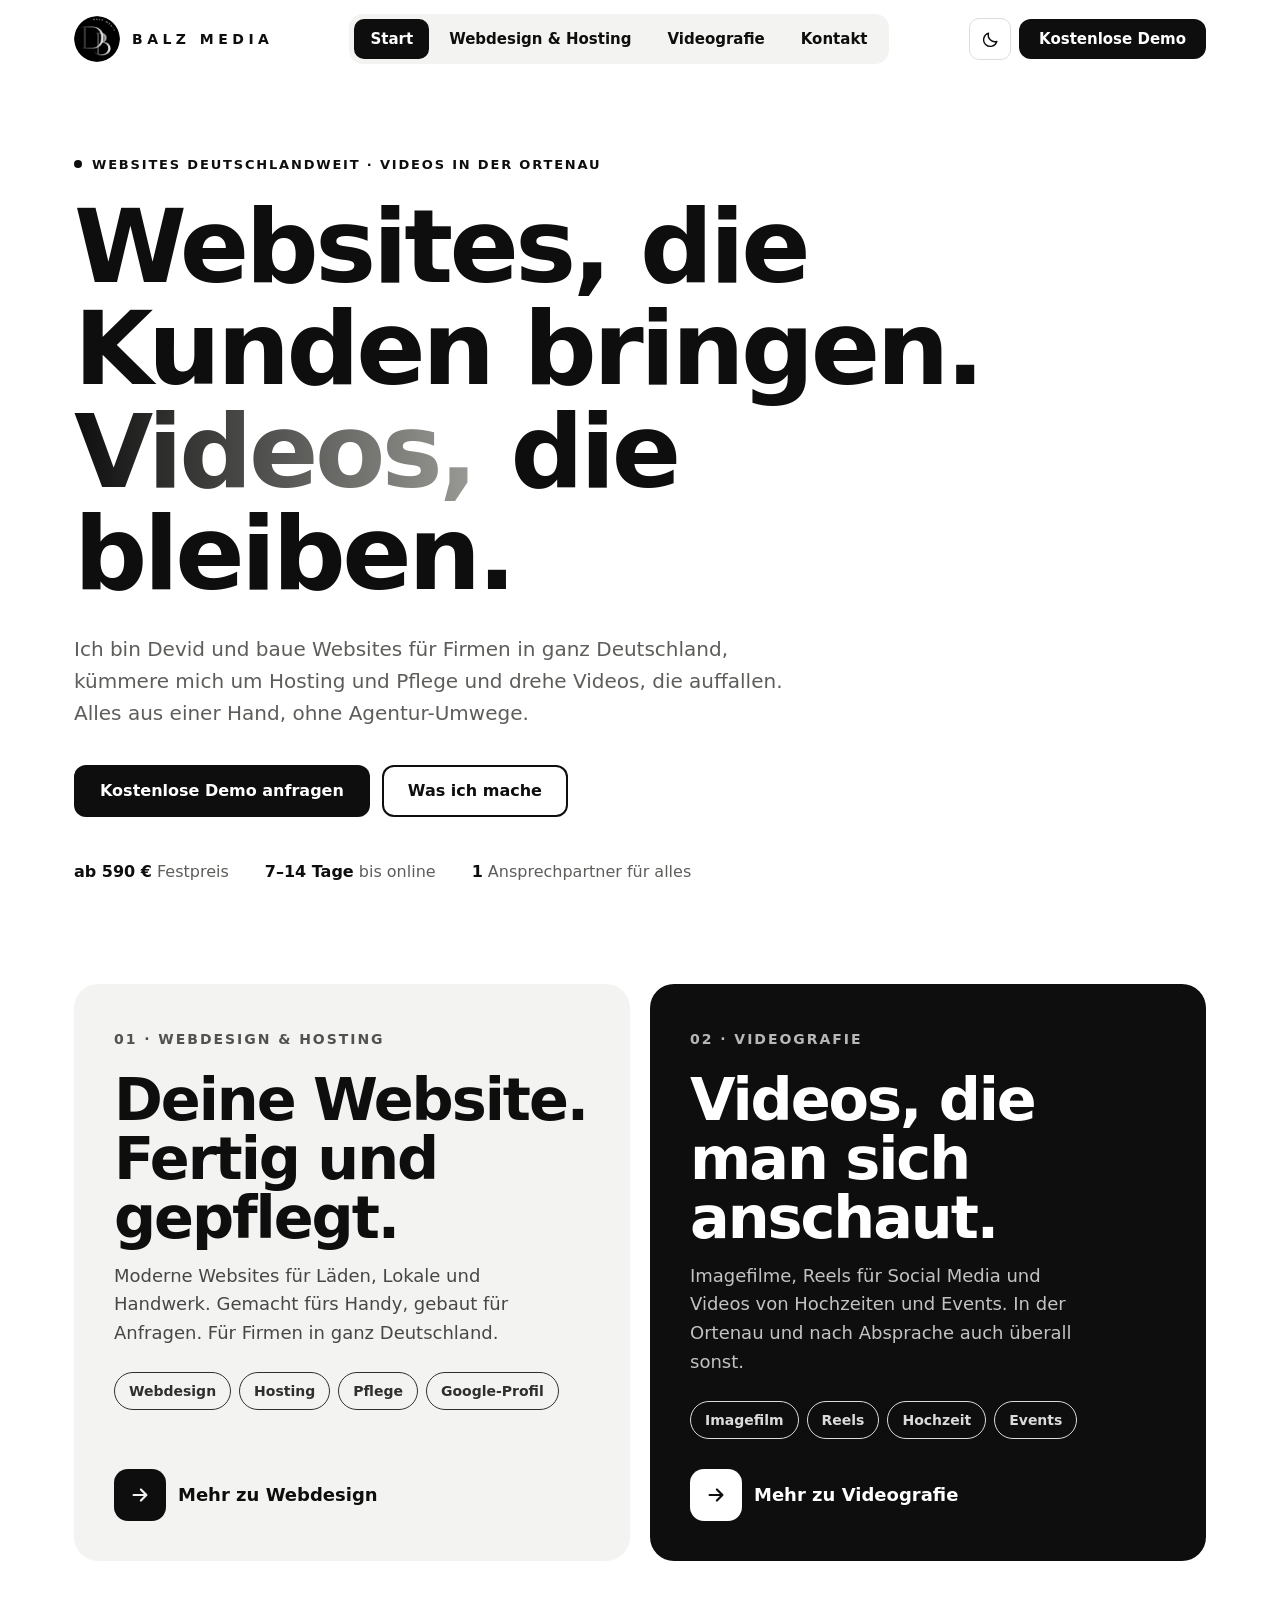
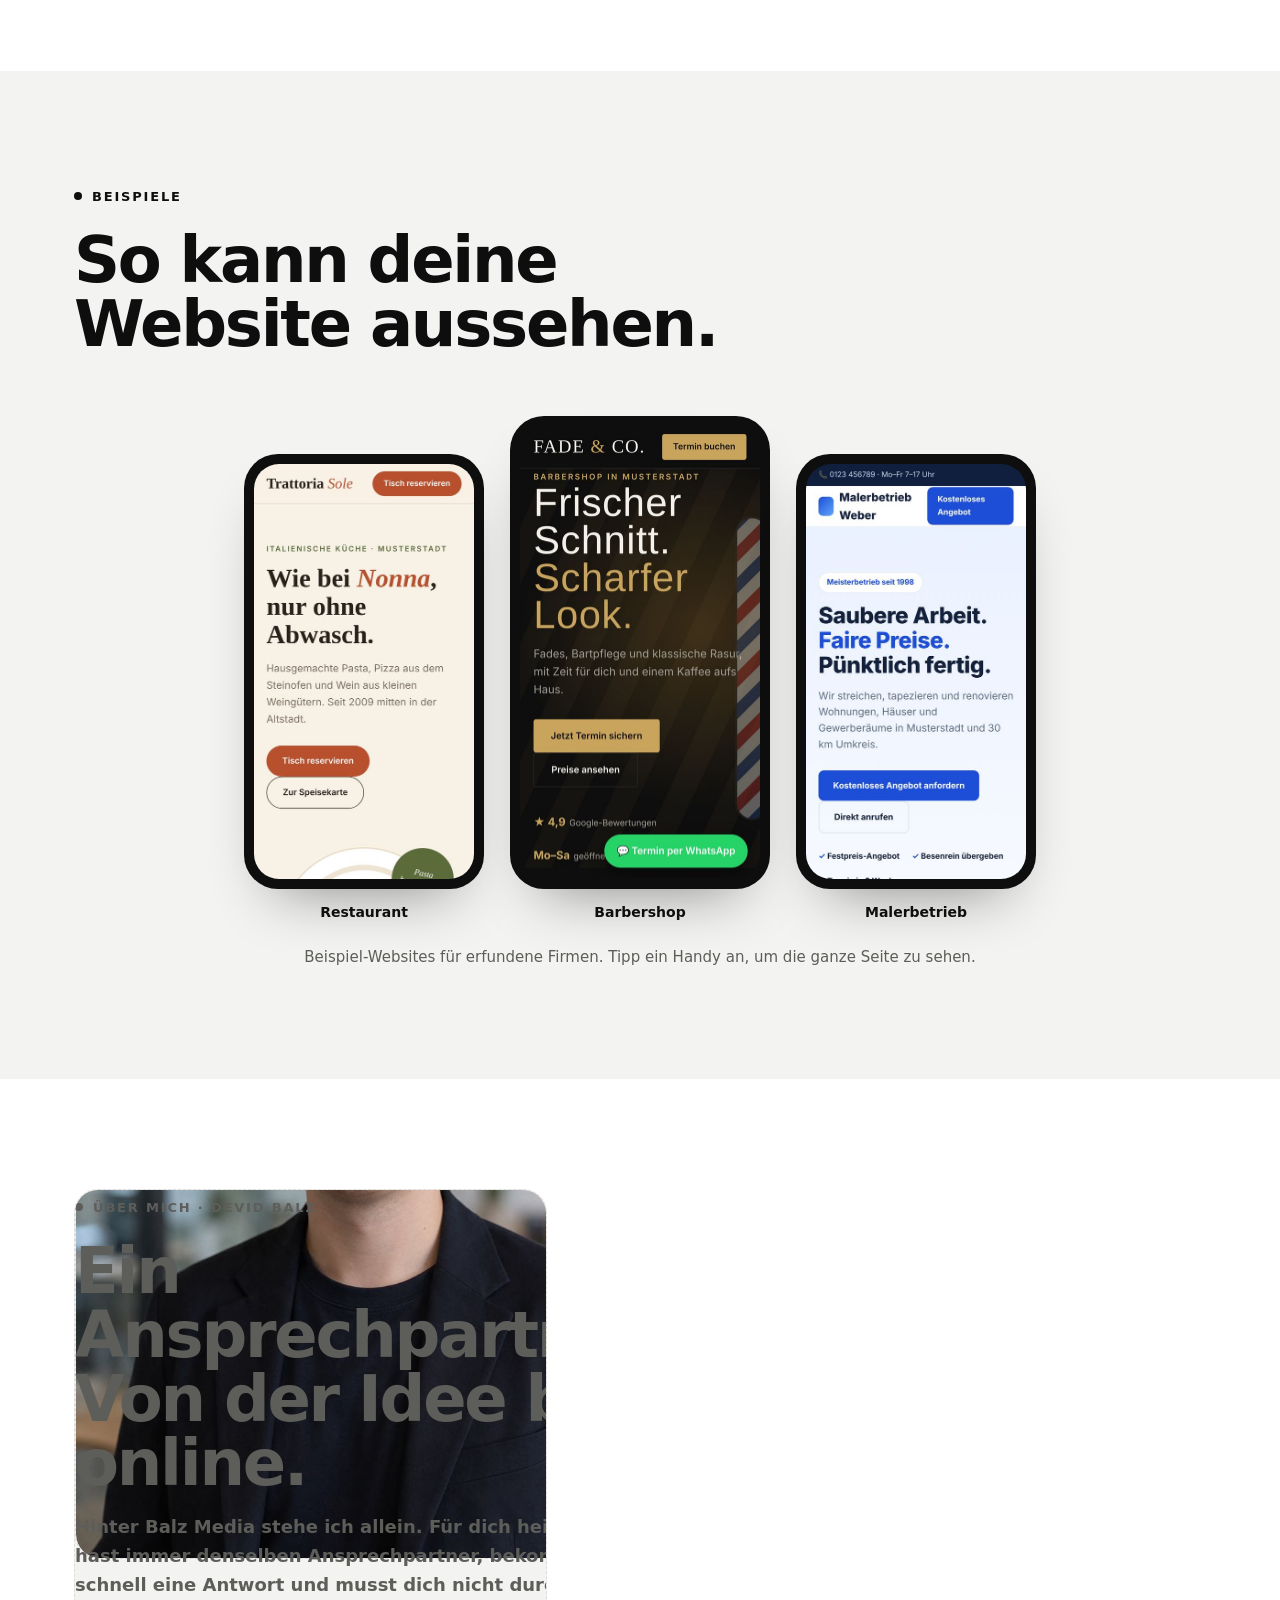
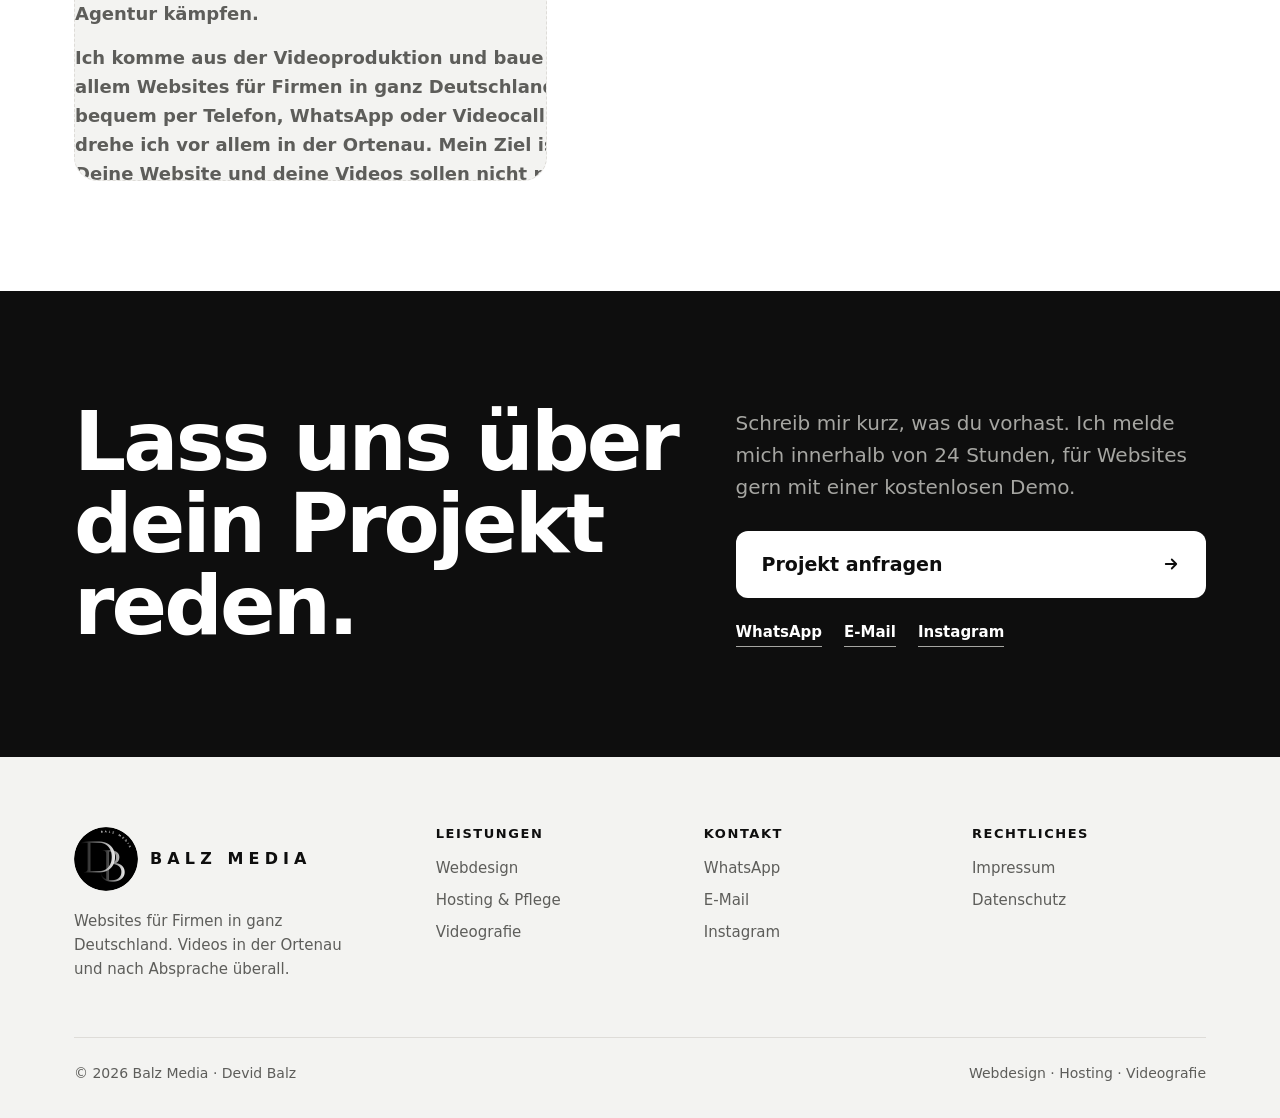
==== commit 0ef9daeb: "Update index.html" ====
--- a/index.html
+++ b/index.html
@@ -85,7 +85,7 @@
 
 <section id="ueber-mich">
   <div class="wrap about">
-    <div class="portrait reveal"><div class="portrait reveal"><img src="img/devid.jpg" alt="Devid Balz" loading="lazy" style="width:100%;height:100%;object-fit:cover;object-position:center 80%;border-radius:inherit;"></div></div>
+    <div class="portrait reveal"><div class="portrait reveal"><img src="img/devid.jpg" alt="Devid Balz" loading="lazy" style="width:100%;height:100%;object-fit:cover;object-position:center 80%;border-radius:inherit;"><</div>
     <div class="reveal">
       <span class="kicker">Über mich · Devid Balz</span>
       <h2>Ein Ansprechpartner. Von der Idee bis online.</h2>
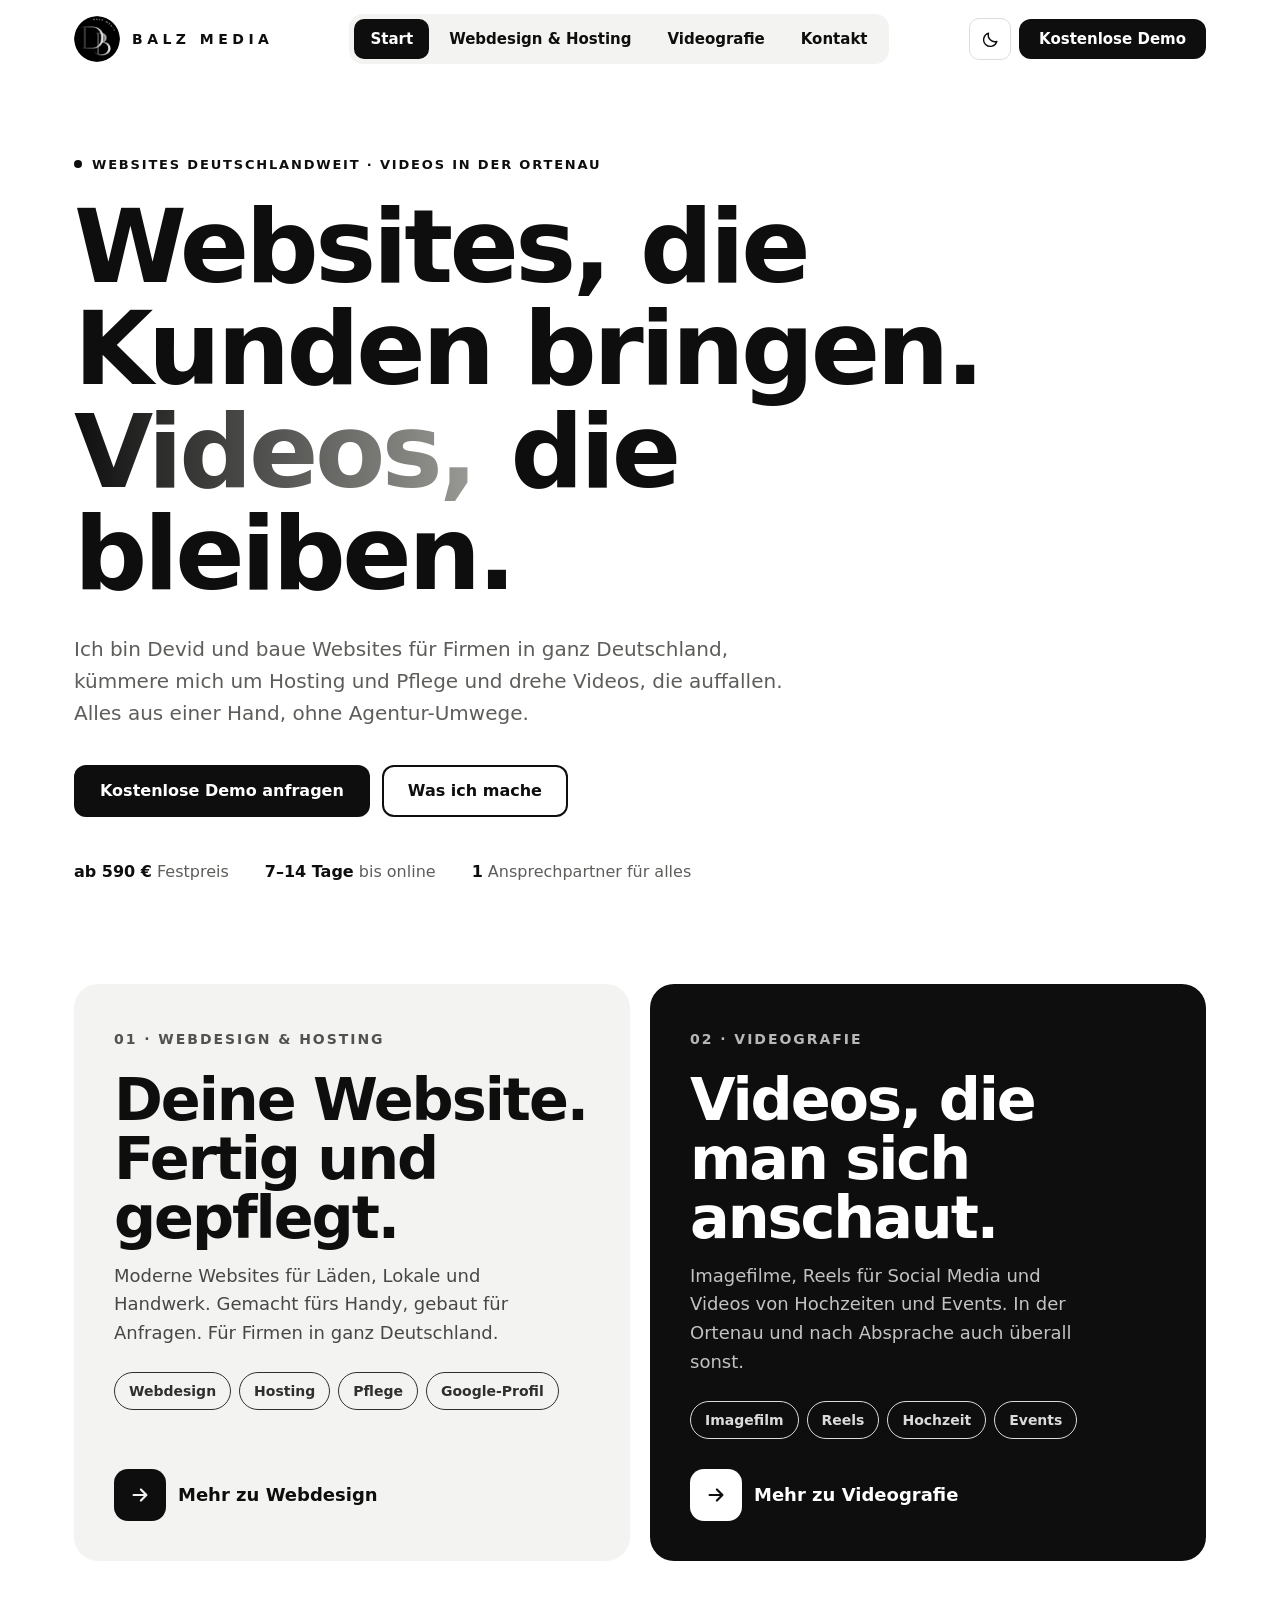
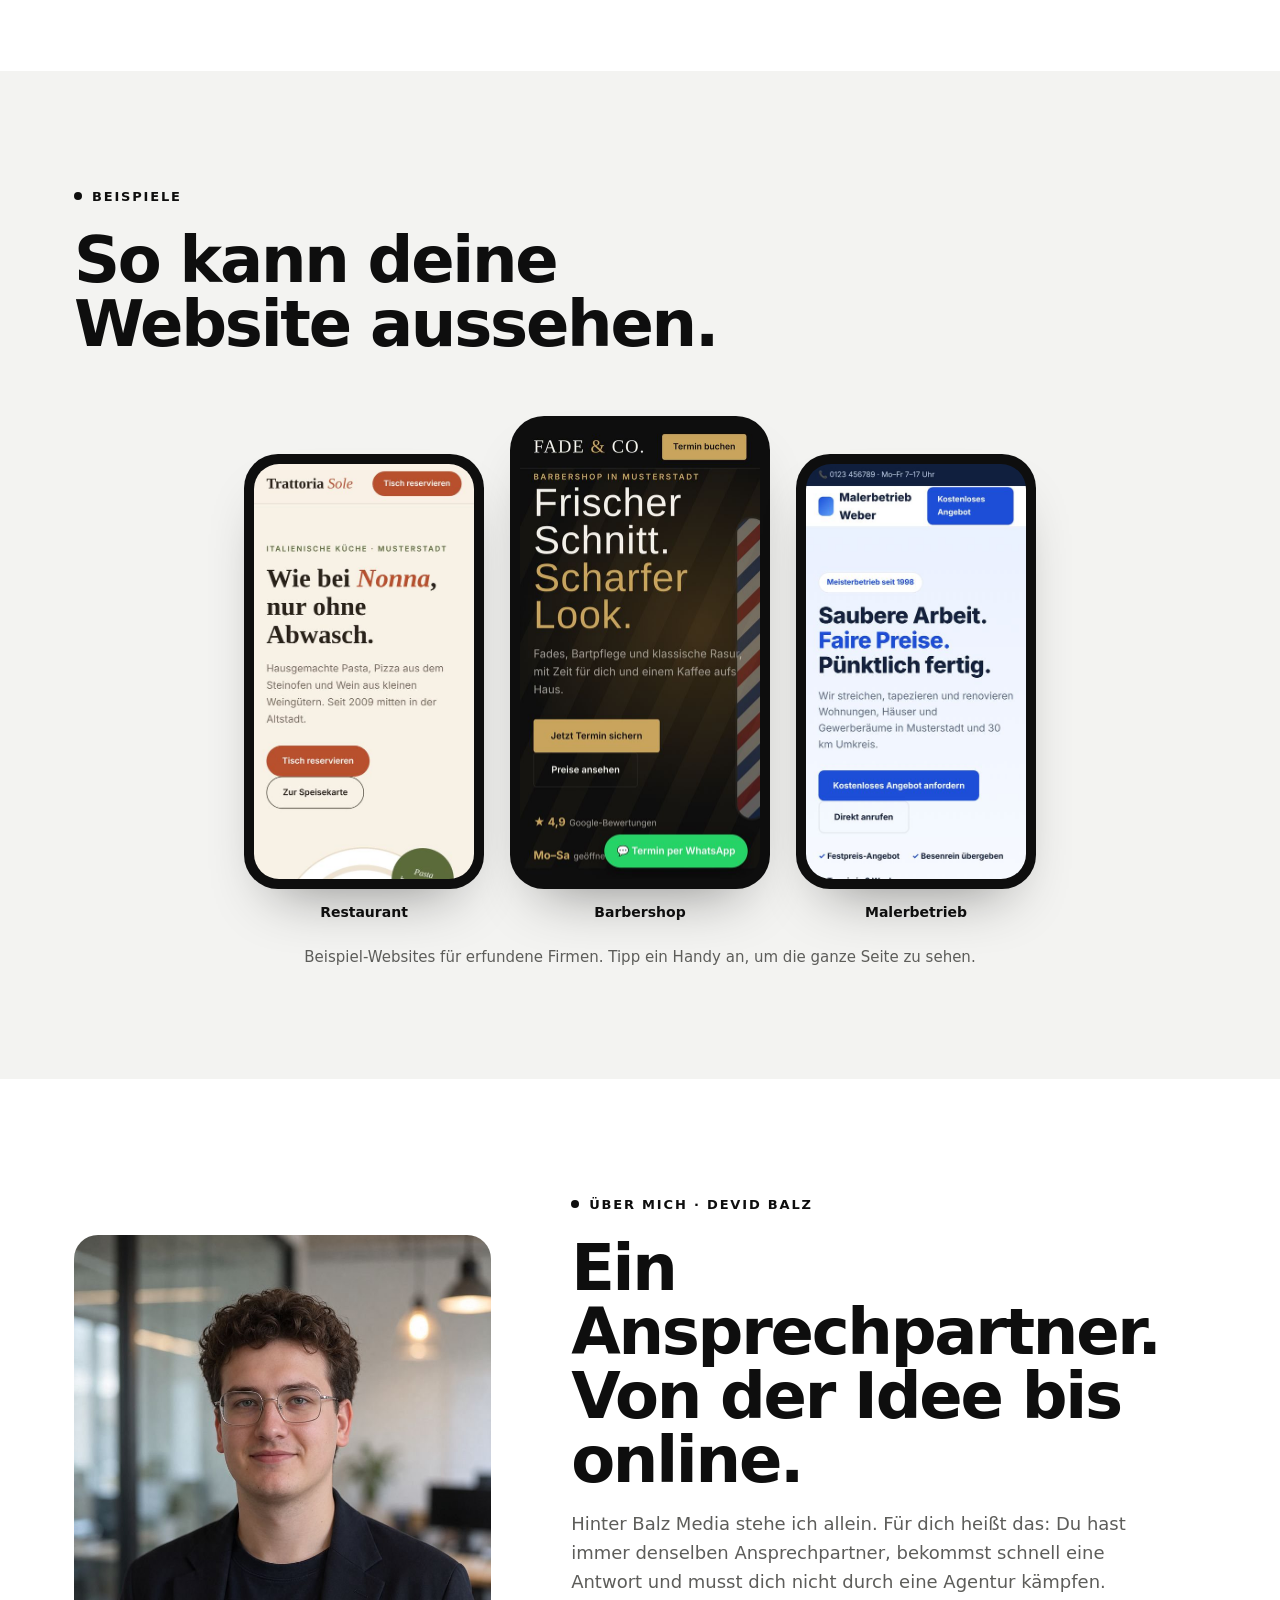
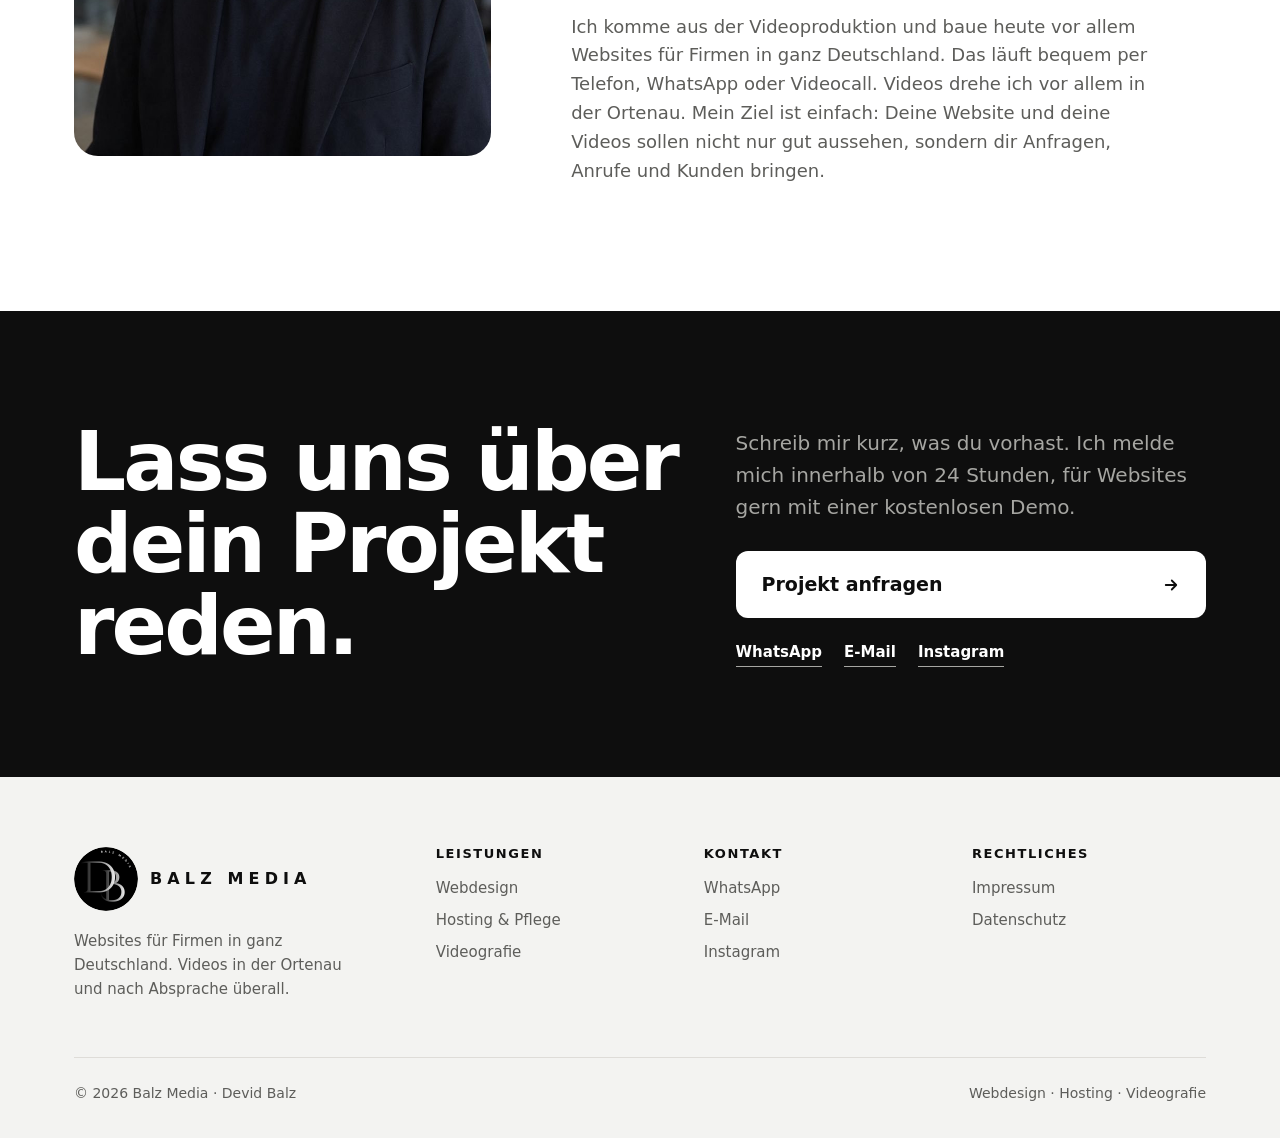
==== commit 89cc9ac6: "Add files via upload" ====
--- a/index.html
+++ b/index.html
@@ -85,7 +85,7 @@
 
 <section id="ueber-mich">
   <div class="wrap about">
-    <div class="portrait reveal"><div class="portrait reveal"><img src="img/devid.jpg" alt="Devid Balz" loading="lazy" style="width:100%;height:100%;object-fit:cover;object-position:center 80%;border-radius:inherit;"><</div>
+    <div class="portrait reveal has-img"><img src="img/devid-balz.jpg" width="800" height="1000" loading="lazy" decoding="async" alt="Devid Balz, Inhaber von Balz Media"></div>
     <div class="reveal">
       <span class="kicker">Über mich · Devid Balz</span>
       <h2>Ein Ansprechpartner. Von der Idee bis online.</h2>
--- a/style.css
+++ b/style.css
@@ -188,7 +188,8 @@
 /* Über mich */
 .about{display:grid;grid-template-columns:.9fr 1.1fr;gap:80px;align-items:center}
 .portrait{aspect-ratio:4/5;border-radius:24px;background:var(--bg2);display:grid;place-items:center;color:var(--soft);font-weight:700;overflow:hidden;border:1.5px dashed var(--line)}
-.portrait img{width:100%;height:100%;object-fit:cover}
+.portrait img{width:100%;height:100%;object-fit:cover;object-position:50% 30%}
+.portrait.has-img{border:0;background:var(--bg2)}
 .about p{color:var(--soft);margin-bottom:16px;max-width:54ch}
 .sig{font-weight:800;color:var(--ink)!important;margin-top:8px}
 
@@ -255,6 +256,7 @@
   .split,.who,.about,.ref,.cta .in2{grid-template-columns:1fr}
   .fgrid{grid-template-columns:1fr 1fr}
   .who,.about{gap:44px}
+  .about .portrait{max-width:440px;width:100%}
   .grid3{grid-template-columns:1fr 1fr}
   .steps{grid-template-columns:1fr 1fr;gap:34px 20px}
   .phone:nth-child(3){display:none}
@@ -276,6 +278,7 @@
   .phones{gap:14px}
   .phone{width:44%}.phone:nth-child(2){width:48%}
   .ref{padding:30px 24px}
+  .portrait{border-radius:18px}
   .list li{flex-direction:column;gap:2px}
   .list li span{text-align:left}
   .hero{padding:44px 0 80px}
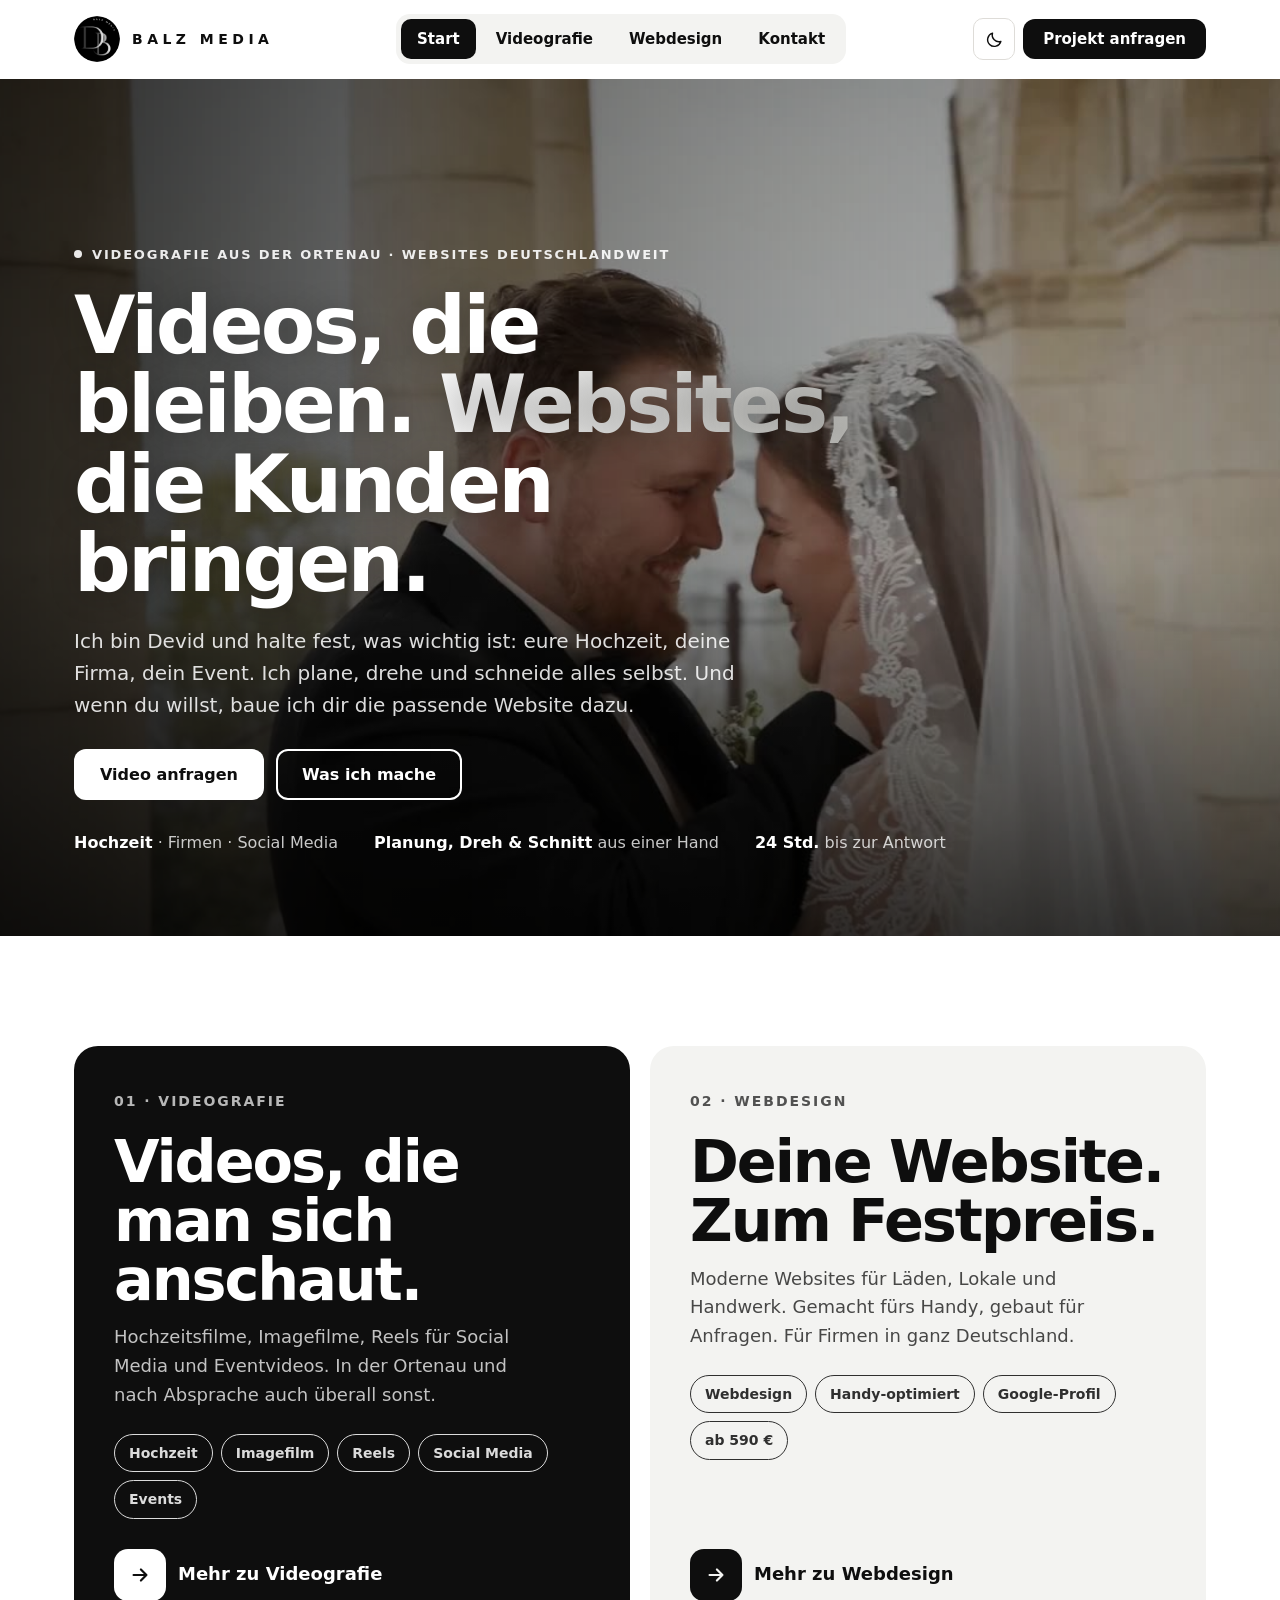
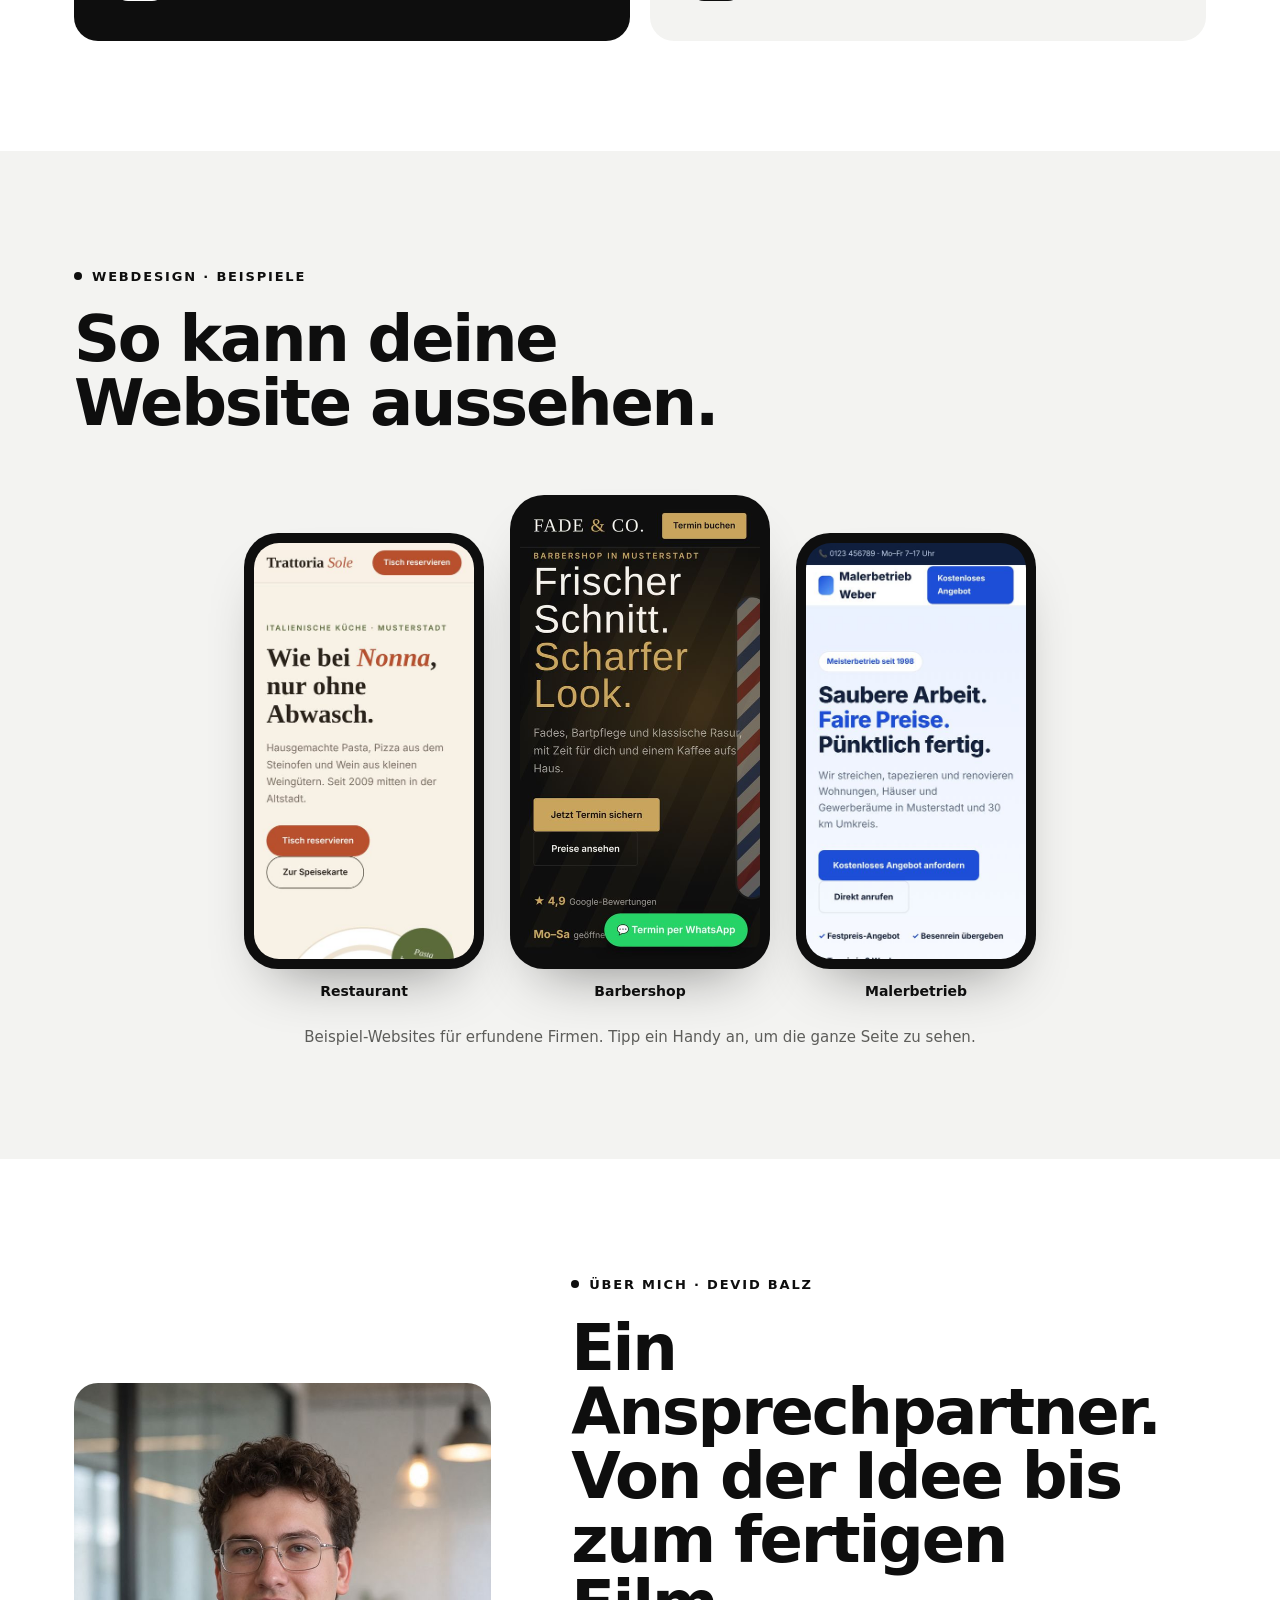
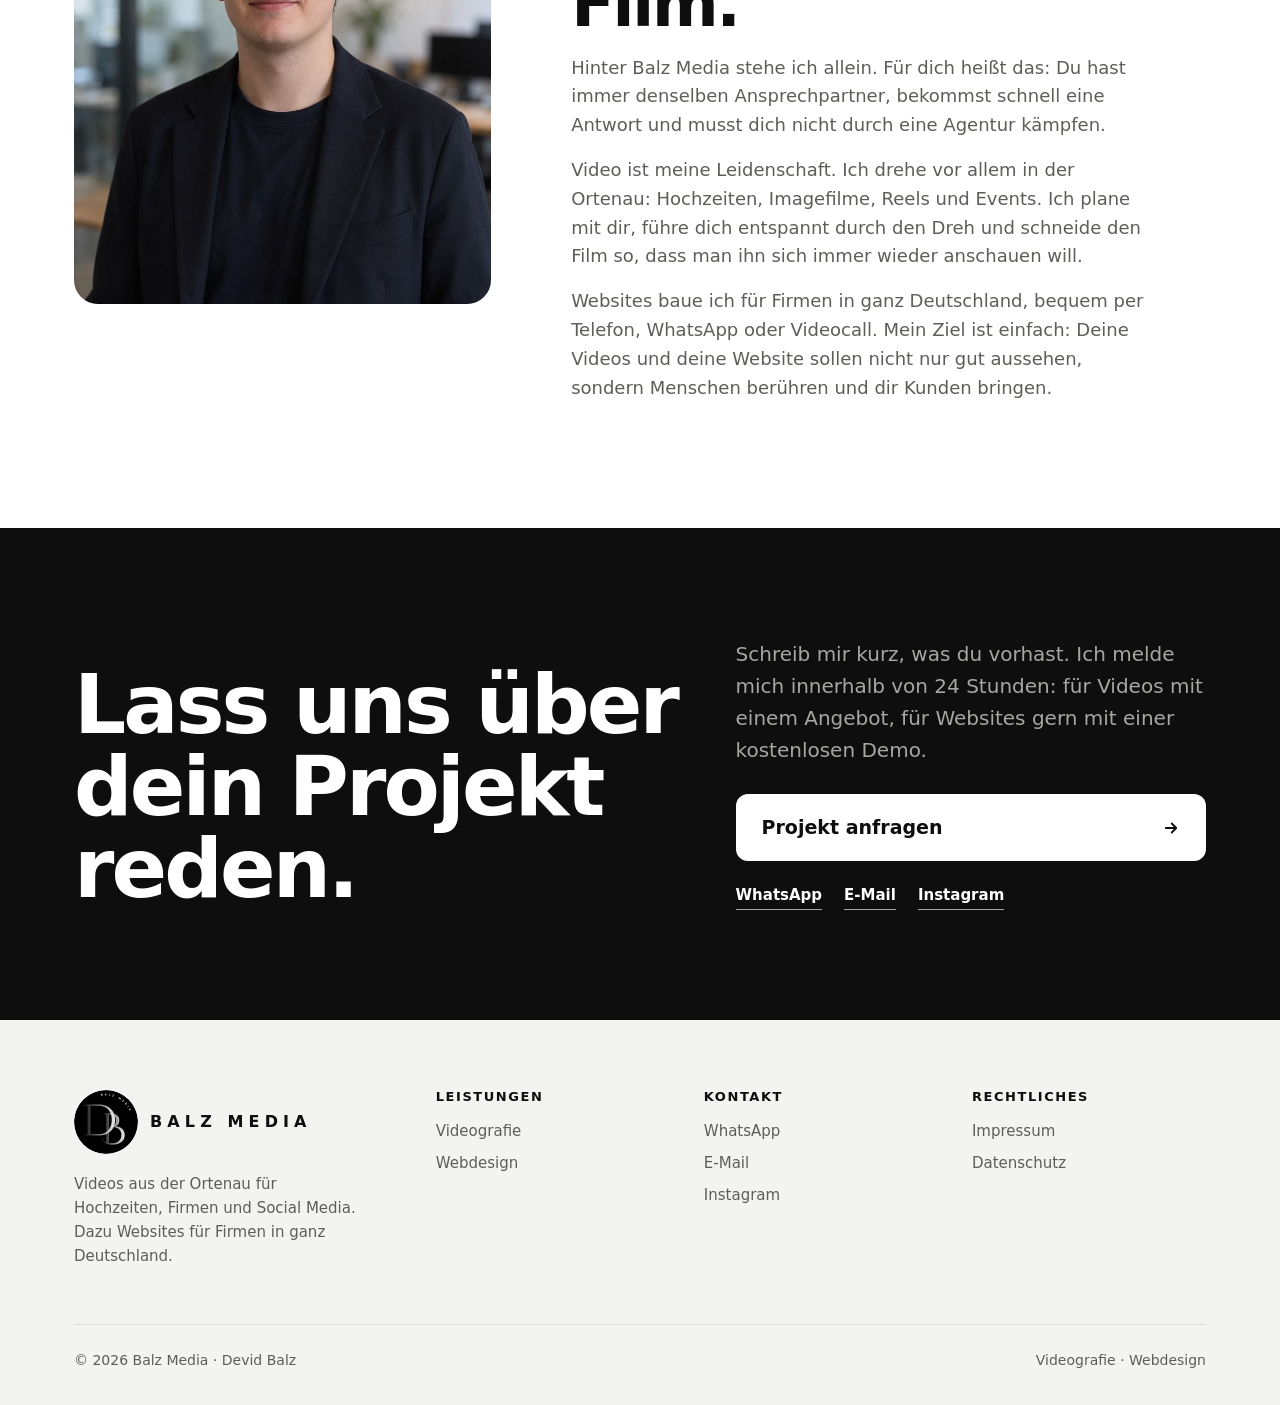
==== commit d8071bdc: "Add files via upload" ====
--- a/index.html
+++ b/index.html
@@ -3,8 +3,8 @@
 <head>
 <meta charset="utf-8">
 <meta name="viewport" content="width=device-width, initial-scale=1">
-<title>Balz Media | Websites deutschlandweit & Videos aus der Ortenau</title>
-<meta name="description" content="Balz Media: Websites für Firmen in ganz Deutschland zum Festpreis, Hosting und Pflege, dazu Videografie in der Ortenau für Firmen, Hochzeiten und Events.">
+<title>Balz Media | Videografie aus der Ortenau – Hochzeit, Imagefilm, Social Media</title>
+<meta name="description" content="Balz Media: Videografie aus der Ortenau – Hochzeitsvideos, Imagefilme, Reels und Social-Media-Betreuung. Dazu Websites für Firmen in ganz Deutschland zum Festpreis.">
 <meta name="theme-color" content="#0e0e0e">
 <link rel="icon" href="favicon.ico" sizes="48x48">
 <link rel="icon" href="favicon-96.png" type="image/png" sizes="96x96">
@@ -14,12 +14,12 @@
 <link rel="canonical" href="https://balz-media.de/">
 <meta property="og:type" content="website">
 <meta property="og:site_name" content="Balz Media">
-<meta property="og:title" content="Balz Media | Websites deutschlandweit & Videos aus der Ortenau">
-<meta property="og:description" content="Balz Media: Websites für Firmen in ganz Deutschland zum Festpreis, Hosting und Pflege, dazu Videografie in der Ortenau für Firmen, Hochzeiten und Events.">
+<meta property="og:title" content="Balz Media | Videografie aus der Ortenau – Hochzeit, Imagefilm, Social Media">
+<meta property="og:description" content="Balz Media: Videografie aus der Ortenau – Hochzeitsvideos, Imagefilme, Reels und Social-Media-Betreuung. Dazu Websites für Firmen in ganz Deutschland zum Festpreis.">
 <meta property="og:url" content="https://balz-media.de/">
 <meta property="og:image" content="https://balz-media.de/img/og-balz-media.jpg">
 <meta property="og:locale" content="de_DE">
-<script type="application/ld+json">{"@context":"https://schema.org","@type":"Organization","name":"Balz Media","url":"https://balz-media.de/","logo":"https://balz-media.de/img/logo-badge-dark-512.png","email":"balz.media@web.de","telephone":"+4915203952714","sameAs":["https://www.instagram.com/balz.media"]}</script>
+<script type="application/ld+json">{"@context":"https://schema.org","@type":"Organization","name":"Balz Media","url":"https://balz-media.de/","logo":"https://balz-media.de/img/logo-badge-dark-512.png","email":"info@balz-media.de","telephone":"+4915203952714","sameAs":["https://www.instagram.com/balz.media"]}</script>
 <script>try{var t=localStorage.getItem('bm-theme');if(!t)t=matchMedia('(prefers-color-scheme: dark)').matches?'dark':'light';document.documentElement.setAttribute('data-theme',t)}catch(e){}</script>
 <link rel="stylesheet" href="style.css">
 </head>
@@ -27,52 +27,56 @@
 <header>
   <div class="wrap nav">
     <a class="mark" href="index.html" aria-label="Balz Media – Startseite"><img class="lg" src="img/logo-badge-dark.png" width="46" height="46" alt=""><span>BALZ MEDIA</span></a>
-    <ul><li><a href="index.html" aria-current="page">Start</a></li><li><a href="webdesign.html">Webdesign &amp; Hosting</a></li><li><a href="videografie.html">Videografie</a></li><li><a href="kontakt.html">Kontakt</a></li></ul>
+    <ul><li><a href="index.html" aria-current="page">Start</a></li><li><a href="videografie.html">Videografie</a></li><li><a href="webdesign.html">Webdesign</a></li><li><a href="kontakt.html">Kontakt</a></li></ul>
     <div class="tools">
       <button class="icon-btn theme" id="theme" type="button" aria-label="Hell- oder Dunkelmodus umschalten" title="Hell / Dunkel"><svg class="sun" viewBox="0 0 24 24" fill="none" stroke="currentColor" stroke-width="1.8" stroke-linecap="round" aria-hidden="true"><circle cx="12" cy="12" r="4.2"/><path d="M12 2.5v2.2M12 19.3v2.2M4.6 4.6l1.6 1.6M17.8 17.8l1.6 1.6M2.5 12h2.2M19.3 12h2.2M4.6 19.4l1.6-1.6M17.8 6.2l1.6-1.6"/></svg><svg class="moon" viewBox="0 0 24 24" fill="none" stroke="currentColor" stroke-width="1.8" stroke-linejoin="round" aria-hidden="true"><path d="M20 14.5A8.5 8.5 0 0 1 9.5 4 8.5 8.5 0 1 0 20 14.5z"/></svg></button>
       <button class="icon-btn menu-btn" id="menu" type="button" aria-label="Menü" aria-expanded="false" aria-controls="mnav"><svg viewBox="0 0 24 24" fill="none" stroke="currentColor" stroke-width="2" stroke-linecap="round" aria-hidden="true"><path d="M4 7h16M4 12h16M4 17h16"/></svg></button>
-      <a class="btn btn-ink" href="kontakt.html"><span class="long">Kostenlose Demo</span><span class="short">Anfragen</span></a>
+      <a class="btn btn-ink" href="kontakt.html"><span class="long">Projekt anfragen</span><span class="short">Anfragen</span></a>
     </div>
   </div>
-  <nav class="mobile-nav wrap" id="mnav" aria-label="Menü"><a href="index.html">Start</a><a href="webdesign.html">Webdesign &amp; Hosting</a><a href="videografie.html">Videografie</a><a href="kontakt.html">Kontakt</a><a href="https://wa.me/4915203952714?text=Hallo%20Devid%2C%20ich%20interessiere%20mich%20f%C3%BCr%20eine%20Website." target="_blank" rel="noopener">WhatsApp</a><a href="https://www.instagram.com/balz.media" target="_blank" rel="noopener">Instagram</a></nav>
+  <nav class="mobile-nav wrap" id="mnav" aria-label="Menü"><a href="index.html">Start</a><a href="videografie.html">Videografie</a><a href="webdesign.html">Webdesign</a><a href="kontakt.html">Kontakt</a><a href="https://wa.me/4915203952714?text=Hallo%20Devid%2C%20ich%20habe%20eine%20Anfrage." target="_blank" rel="noopener">WhatsApp</a><a href="https://www.instagram.com/balz.media" target="_blank" rel="noopener">Instagram</a></nav>
 </header>
 <main>
 
-<section class="hero">
-  <div class="wrap">
-    <span class="kicker">Websites deutschlandweit · Videos in der Ortenau</span>
-    <h1>Websites, die Kunden bringen. <span class="o">Videos,</span> die bleiben.</h1>
-    <p class="lead">Ich bin Devid und baue Websites für Firmen in ganz Deutschland, kümmere mich um Hosting und Pflege und drehe Videos, die auffallen. Alles aus einer Hand, ohne Agentur-Umwege.</p>
+<section class="hero hero-film">
+  <video class="hf-video" autoplay muted loop playsinline preload="auto" poster="img/showreel-poster.jpg" aria-hidden="true">
+    <source src="video/showreel.mp4" type="video/mp4">
+  </video>
+  <div class="hf-shade" aria-hidden="true"></div>
+  <div class="wrap hf-in">
+    <span class="kicker">Videografie aus der Ortenau · Websites deutschlandweit</span>
+    <h1>Videos, die bleiben. <span class="o">Websites,</span> die Kunden bringen.</h1>
+    <p class="lead">Ich bin Devid und halte fest, was wichtig ist: eure Hochzeit, deine Firma, dein Event. Ich plane, drehe und schneide alles selbst. Und wenn du willst, baue ich dir die passende Website dazu.</p>
     <div class="ctas">
-      <a class="btn btn-ink" href="kontakt.html">Kostenlose Demo anfragen</a>
+      <a class="btn btn-ink" href="kontakt.html?thema=Video">Video anfragen</a>
       <a class="btn btn-line" href="#bereiche">Was ich mache</a>
     </div>
-    <div class="facts"><span><b>ab 590 €</b> Festpreis</span><span><b>7–14 Tage</b> bis online</span><span><b>1</b> Ansprechpartner für alles</span></div>
+    <div class="facts"><span><b>Hochzeit</b> · Firmen · Social Media</span><span><b>Planung, Dreh &amp; Schnitt</b> aus einer Hand</span><span><b>24 Std.</b> bis zur Antwort</span></div>
   </div>
 </section>
 
-<section id="bereiche" style="padding-top:0">
+<section id="bereiche">
   <div class="wrap split">
+    <a class="tile t-vid reveal" href="videografie.html">
+      <div><span class="num">01 · Videografie</span>
+        <h2>Videos, die man sich anschaut.</h2>
+        <p>Hochzeitsfilme, Imagefilme, Reels für Social Media und Eventvideos. In der Ortenau und nach Absprache auch überall sonst.</p>
+        <ul><li>Hochzeit</li><li>Imagefilm</li><li>Reels</li><li>Social Media</li><li>Events</li></ul></div>
+      <span class="go"><i><svg viewBox="0 0 24 24" aria-hidden="true"><path d="M5 12h14M13 6l6 6-6 6"/></svg></i>Mehr zu Videografie</span>
+    </a>
     <a class="tile t-web reveal" href="webdesign.html">
-      <div><span class="num">01 · Webdesign &amp; Hosting</span>
-        <h2>Deine Website. Fertig und gepflegt.</h2>
+      <div><span class="num">02 · Webdesign</span>
+        <h2>Deine Website. Zum Festpreis.</h2>
         <p>Moderne Websites für Läden, Lokale und Handwerk. Gemacht fürs Handy, gebaut für Anfragen. Für Firmen in ganz Deutschland.</p>
-        <ul><li>Webdesign</li><li>Hosting</li><li>Pflege</li><li>Google-Profil</li></ul></div>
+        <ul><li>Webdesign</li><li>Handy-optimiert</li><li>Google-Profil</li><li>ab 590 €</li></ul></div>
       <span class="go"><i><svg viewBox="0 0 24 24" aria-hidden="true"><path d="M5 12h14M13 6l6 6-6 6"/></svg></i>Mehr zu Webdesign</span>
-    </a>
-    <a class="tile t-vid reveal" href="videografie.html">
-      <div><span class="num">02 · Videografie</span>
-        <h2>Videos, die man sich anschaut.</h2>
-        <p>Imagefilme, Reels für Social Media und Videos von Hochzeiten und Events. In der Ortenau und nach Absprache auch überall sonst.</p>
-        <ul><li>Imagefilm</li><li>Reels</li><li>Hochzeit</li><li>Events</li></ul></div>
-      <span class="go"><i><svg viewBox="0 0 24 24" aria-hidden="true"><path d="M5 12h14M13 6l6 6-6 6"/></svg></i>Mehr zu Videografie</span>
     </a>
   </div>
 </section>
 
 <section class="alt">
   <div class="wrap">
-    <div class="reveal"><span class="kicker">Beispiele</span><h2>So kann deine Website aussehen.</h2></div>
+    <div class="reveal"><span class="kicker">Webdesign · Beispiele</span><h2>So kann deine Website aussehen.</h2></div>
     
     <div class="phones">
       <a class="phone" href="demos/restaurant.html" target="_blank" rel="noopener"><img src="img/demo-restaurant.jpg" width="480" height="907" loading="lazy" alt="Demo-Website eines Restaurants auf dem Handy"><span class="lbl">Restaurant</span></a>
@@ -88,9 +92,9 @@
     <div class="portrait reveal has-img"><img src="img/devid-balz.jpg" width="800" height="1000" loading="lazy" decoding="async" alt="Devid Balz, Inhaber von Balz Media"></div>
     <div class="reveal">
       <span class="kicker">Über mich · Devid Balz</span>
-      <h2>Ein Ansprechpartner. Von der Idee bis online.</h2>
+      <h2>Ein Ansprechpartner. Von der Idee bis zum fertigen Film.</h2>
       <p>Hinter Balz Media stehe ich allein. Für dich heißt das: Du hast immer denselben Ansprechpartner, bekommst schnell eine Antwort und musst dich nicht durch eine Agentur kämpfen.</p>
-      <p>Ich komme aus der Videoproduktion und baue heute vor allem Websites für Firmen in ganz Deutschland. Das läuft bequem per Telefon, WhatsApp oder Videocall. Videos drehe ich vor allem in der Ortenau. Mein Ziel ist einfach: Deine Website und deine Videos sollen nicht nur gut aussehen, sondern dir Anfragen, Anrufe und Kunden bringen.</p>
+      <p>Video ist meine Leidenschaft. Ich drehe vor allem in der Ortenau: Hochzeiten, Imagefilme, Reels und Events. Ich plane mit dir, führe dich entspannt durch den Dreh und schneide den Film so, dass man ihn sich immer wieder anschauen will.</p><p>Websites baue ich für Firmen in ganz Deutschland, bequem per Telefon, WhatsApp oder Videocall. Mein Ziel ist einfach: Deine Videos und deine Website sollen nicht nur gut aussehen, sondern Menschen berühren und dir Kunden bringen.</p>
       
     </div>
   </div>
@@ -100,9 +104,9 @@
   <div class="wrap in2 reveal">
     <h2>Lass uns über dein Projekt reden.</h2>
     <div>
-      <p class="lead">Schreib mir kurz, was du vorhast. Ich melde mich innerhalb von 24 Stunden, für Websites gern mit einer kostenlosen Demo.</p>
+      <p class="lead">Schreib mir kurz, was du vorhast. Ich melde mich innerhalb von 24 Stunden: für Videos mit einem Angebot, für Websites gern mit einer kostenlosen Demo.</p>
       <a class="btn btn-ink big" href="kontakt.html">Projekt anfragen<svg class="ar" viewBox="0 0 24 24" aria-hidden="true"><path d="M5 12h14M13 6l6 6-6 6"/></svg></a>
-      <div class="mini"><a href="https://wa.me/4915203952714?text=Hallo%20Devid%2C%20ich%20interessiere%20mich%20f%C3%BCr%20eine%20Website." target="_blank" rel="noopener">WhatsApp</a><a href="mailto:balz.media@web.de">E-Mail</a><a href="https://www.instagram.com/balz.media" target="_blank" rel="noopener">Instagram</a></div>
+      <div class="mini"><a href="https://wa.me/4915203952714?text=Hallo%20Devid%2C%20ich%20habe%20eine%20Anfrage." target="_blank" rel="noopener">WhatsApp</a><a href="mailto:info@balz-media.de">E-Mail</a><a href="https://www.instagram.com/balz.media" target="_blank" rel="noopener">Instagram</a></div>
     </div>
   </div>
 </section>
@@ -110,12 +114,12 @@
 <footer>
   <div class="wrap">
     <div class="fgrid">
-      <div><a class="mark big" href="index.html" aria-label="Balz Media – Startseite"><img class="lg" src="img/logo-badge-dark.png" width="64" height="64" alt=""><span>BALZ MEDIA</span></a><p>Websites für Firmen in ganz Deutschland. Videos in der Ortenau und nach Absprache überall.</p></div>
-      <div><h3>Leistungen</h3><ul><li><a href="webdesign.html">Webdesign</a></li><li><a href="webdesign.html#hosting">Hosting &amp; Pflege</a></li><li><a href="videografie.html">Videografie</a></li></ul></div>
-      <div><h3>Kontakt</h3><ul><li><a href="https://wa.me/4915203952714?text=Hallo%20Devid%2C%20ich%20interessiere%20mich%20f%C3%BCr%20eine%20Website." target="_blank" rel="noopener">WhatsApp</a></li><li><a href="mailto:balz.media@web.de">E-Mail</a></li><li><a href="https://www.instagram.com/balz.media" target="_blank" rel="noopener">Instagram</a></li></ul></div>
+      <div><a class="mark big" href="index.html" aria-label="Balz Media – Startseite"><img class="lg" src="img/logo-badge-dark.png" width="64" height="64" alt=""><span>BALZ MEDIA</span></a><p>Videos aus der Ortenau für Hochzeiten, Firmen und Social Media. Dazu Websites für Firmen in ganz Deutschland.</p></div>
+      <div><h3>Leistungen</h3><ul><li><a href="videografie.html">Videografie</a></li><li><a href="webdesign.html">Webdesign</a></li></ul></div>
+      <div><h3>Kontakt</h3><ul><li><a href="https://wa.me/4915203952714?text=Hallo%20Devid%2C%20ich%20habe%20eine%20Anfrage." target="_blank" rel="noopener">WhatsApp</a></li><li><a href="mailto:info@balz-media.de">E-Mail</a></li><li><a href="https://www.instagram.com/balz.media" target="_blank" rel="noopener">Instagram</a></li></ul></div>
       <div><h3>Rechtliches</h3><ul><li><a href="impressum.html">Impressum</a></li><li><a href="datenschutz.html">Datenschutz</a></li></ul></div>
     </div>
-    <div class="fbot"><span>© 2026 Balz Media · Devid Balz</span><span>Webdesign · Hosting · Videografie</span></div>
+    <div class="fbot"><span>© 2026 Balz Media · Devid Balz</span><span>Videografie · Webdesign</span></div>
   </div>
 </footer>
 <script src="main.js"></script>
--- a/style.css
+++ b/style.css
@@ -361,3 +361,34 @@
   .send .btn{flex-basis:100%}
 }
 @media(max-width:370px){header .mark span{display:none}}
+
+/* Showreel-Video */
+.showreel{position:relative;margin-top:56px;border-radius:24px;overflow:hidden;aspect-ratio:16/9;background:#000;box-shadow:0 40px 90px -40px rgba(0,0,0,.55);isolation:isolate}
+.showreel::after{content:"";position:absolute;inset:0;background:linear-gradient(180deg,rgba(0,0,0,.28) 0%,rgba(0,0,0,0) 22%,rgba(0,0,0,0) 70%,rgba(0,0,0,.45) 100%);pointer-events:none;z-index:1}
+.showreel video{position:absolute;inset:0;width:100%;height:100%;object-fit:cover;display:block;transform:scale(1.02);transition:transform 1.2s ease}
+.showreel:hover video{transform:scale(1.045)}
+.sr-tag{position:absolute;left:20px;top:18px;z-index:2;display:inline-flex;align-items:center;gap:9px;color:#fff;font-size:13px;font-weight:800;letter-spacing:.14em;text-transform:uppercase}
+.sr-tag i{width:9px;height:9px;border-radius:50%;background:#ff3b30;box-shadow:0 0 0 0 rgba(255,59,48,.6);animation:srpulse 1.8s infinite}
+@keyframes srpulse{0%{box-shadow:0 0 0 0 rgba(255,59,48,.6)}70%{box-shadow:0 0 0 10px rgba(255,59,48,0)}100%{box-shadow:0 0 0 0 rgba(255,59,48,0)}}
+@media(max-width:700px){.showreel{margin-top:40px;border-radius:18px;aspect-ratio:4/5}.sr-tag{left:14px;top:14px}}
+
+/* Startseite: Video als Hintergrund ganz oben */
+.hero-film{position:relative;overflow:hidden;background:#000;color:#fff;min-height:min(88vh,880px);display:flex;align-items:flex-end;padding:160px 0 80px}
+.hf-video{position:absolute;inset:0;width:100%;height:100%;object-fit:cover;z-index:0}
+.hf-shade{position:absolute;inset:0;z-index:1;background:linear-gradient(90deg,rgba(0,0,0,.72) 0%,rgba(0,0,0,.45) 45%,rgba(0,0,0,.08) 100%),linear-gradient(0deg,rgba(0,0,0,.6) 0%,rgba(0,0,0,0) 45%)}
+.hf-in{position:relative;z-index:2;width:100%}
+.hero-film .kicker{color:#fff;opacity:.9}
+.hero-film .kicker::before{background:#fff}
+.hero-film h1{color:#fff;text-shadow:0 2px 30px rgba(0,0,0,.25)}
+.hero-film h1 .o,[data-theme="dark"] .hero-film h1 .o{background-image:linear-gradient(90deg,#ffffff 0%,#b8b8b4 100%)}
+.hero-film .lead{color:rgba(255,255,255,.86)}
+.hero-film .btn-ink{background:#fff;color:#0e0e0e}
+.hero-film .btn-line{box-shadow:inset 0 0 0 2px #fff;color:#fff}
+.hero-film .btn-line:hover{background:#fff;color:#0e0e0e}
+.hero-film .facts{color:rgba(255,255,255,.78)}
+.hero-film .facts b{color:#fff}
+@media(max-width:700px){.hero-film{min-height:88vh;padding:120px 0 48px}.hf-shade{background:linear-gradient(0deg,rgba(0,0,0,.82) 0%,rgba(0,0,0,.45) 55%,rgba(0,0,0,.2) 100%)}}
+@media(prefers-reduced-motion:reduce){.hf-video{display:none}.hero-film{background:#000 url(img/showreel-poster.jpg) center/cover}}
+.hero-film h1{font-size:clamp(44px,6.2vw,88px);max-width:15ch;margin-bottom:22px}
+.hero-film .lead{margin-bottom:28px}
+.hero-film .facts{margin-top:30px}
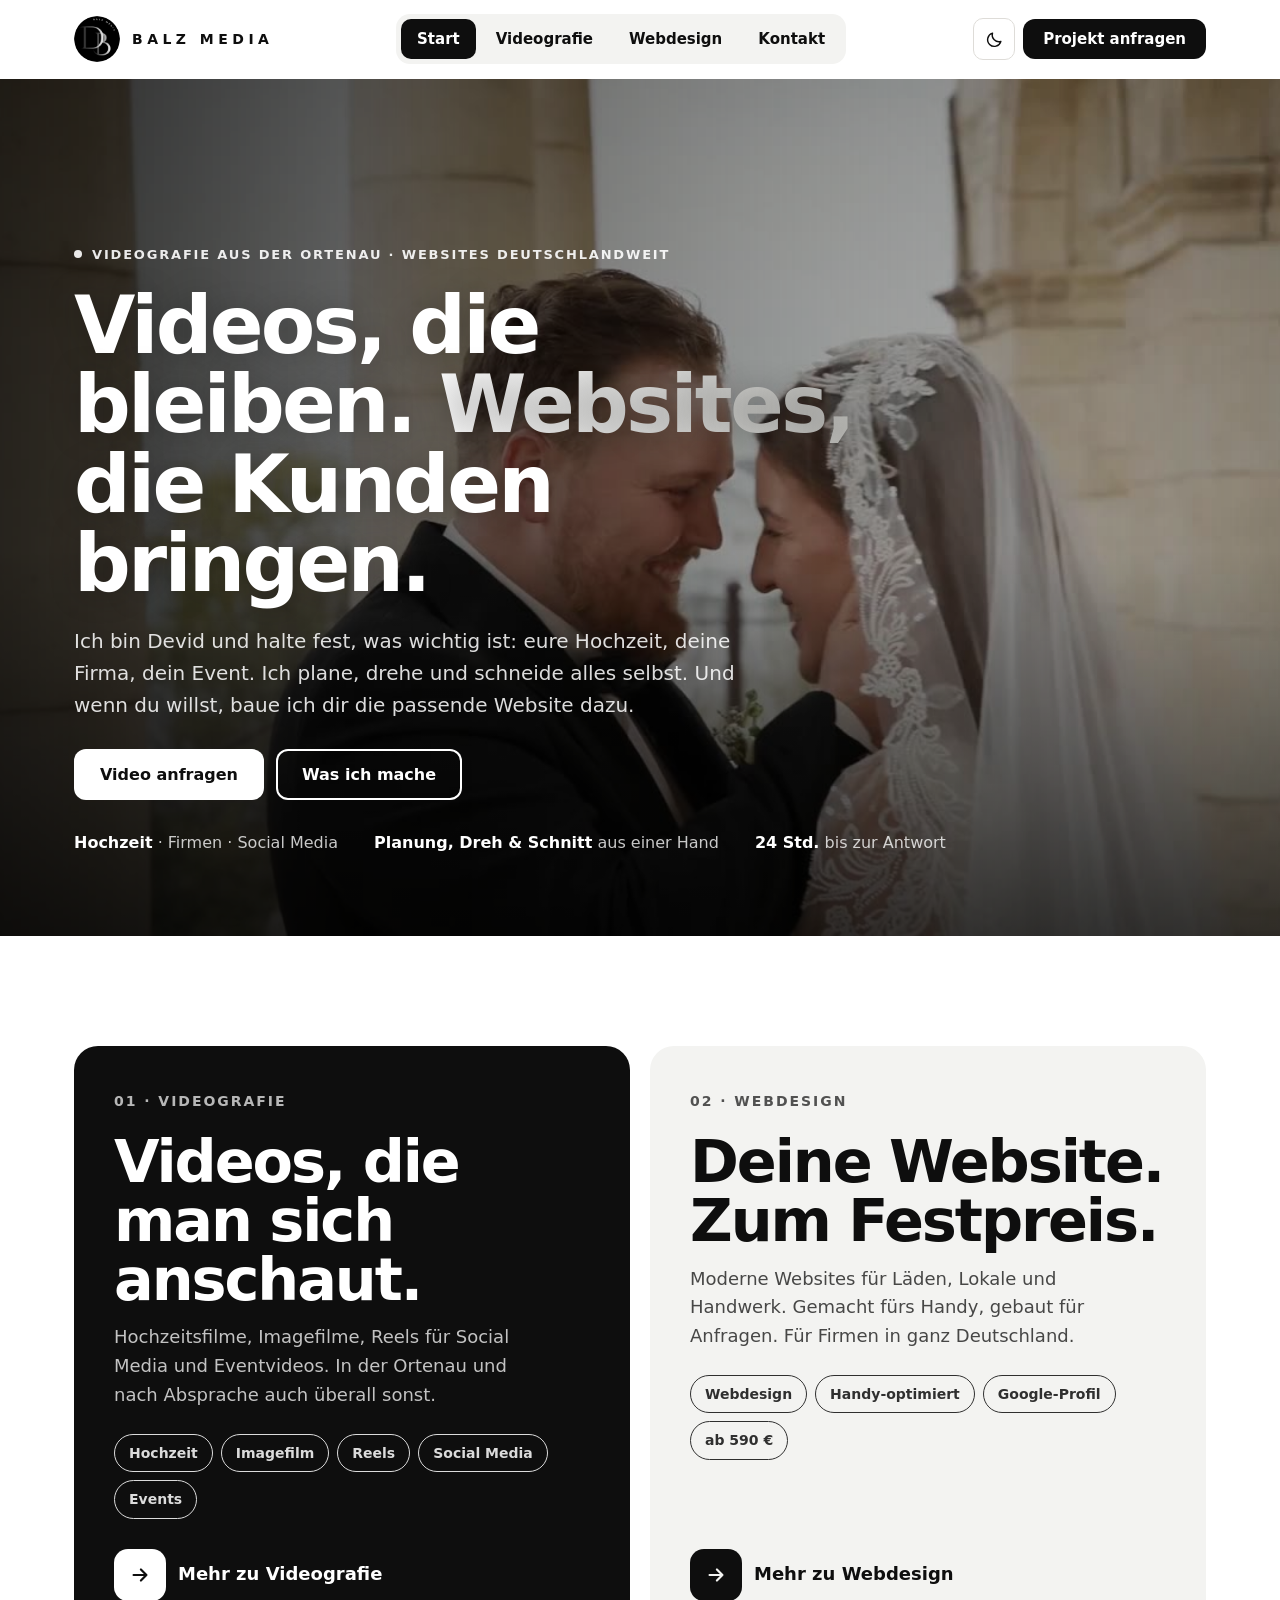
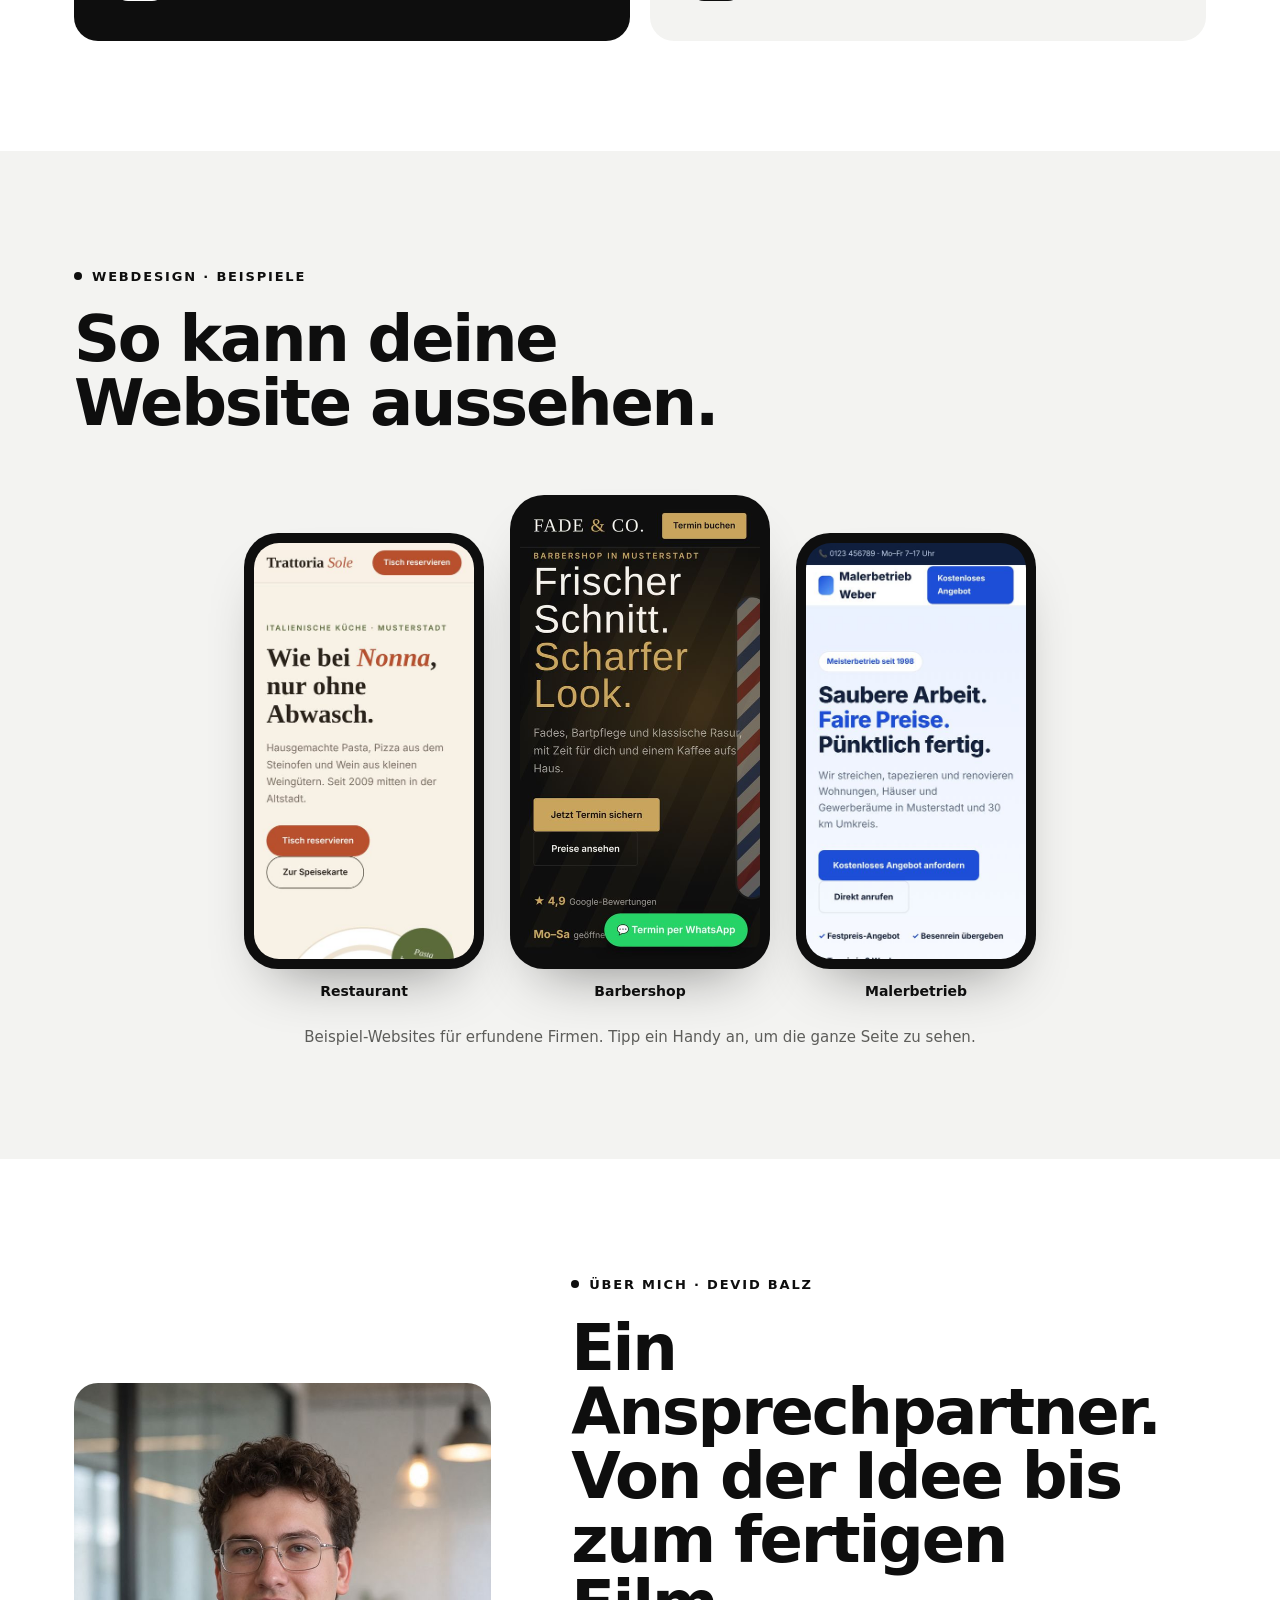
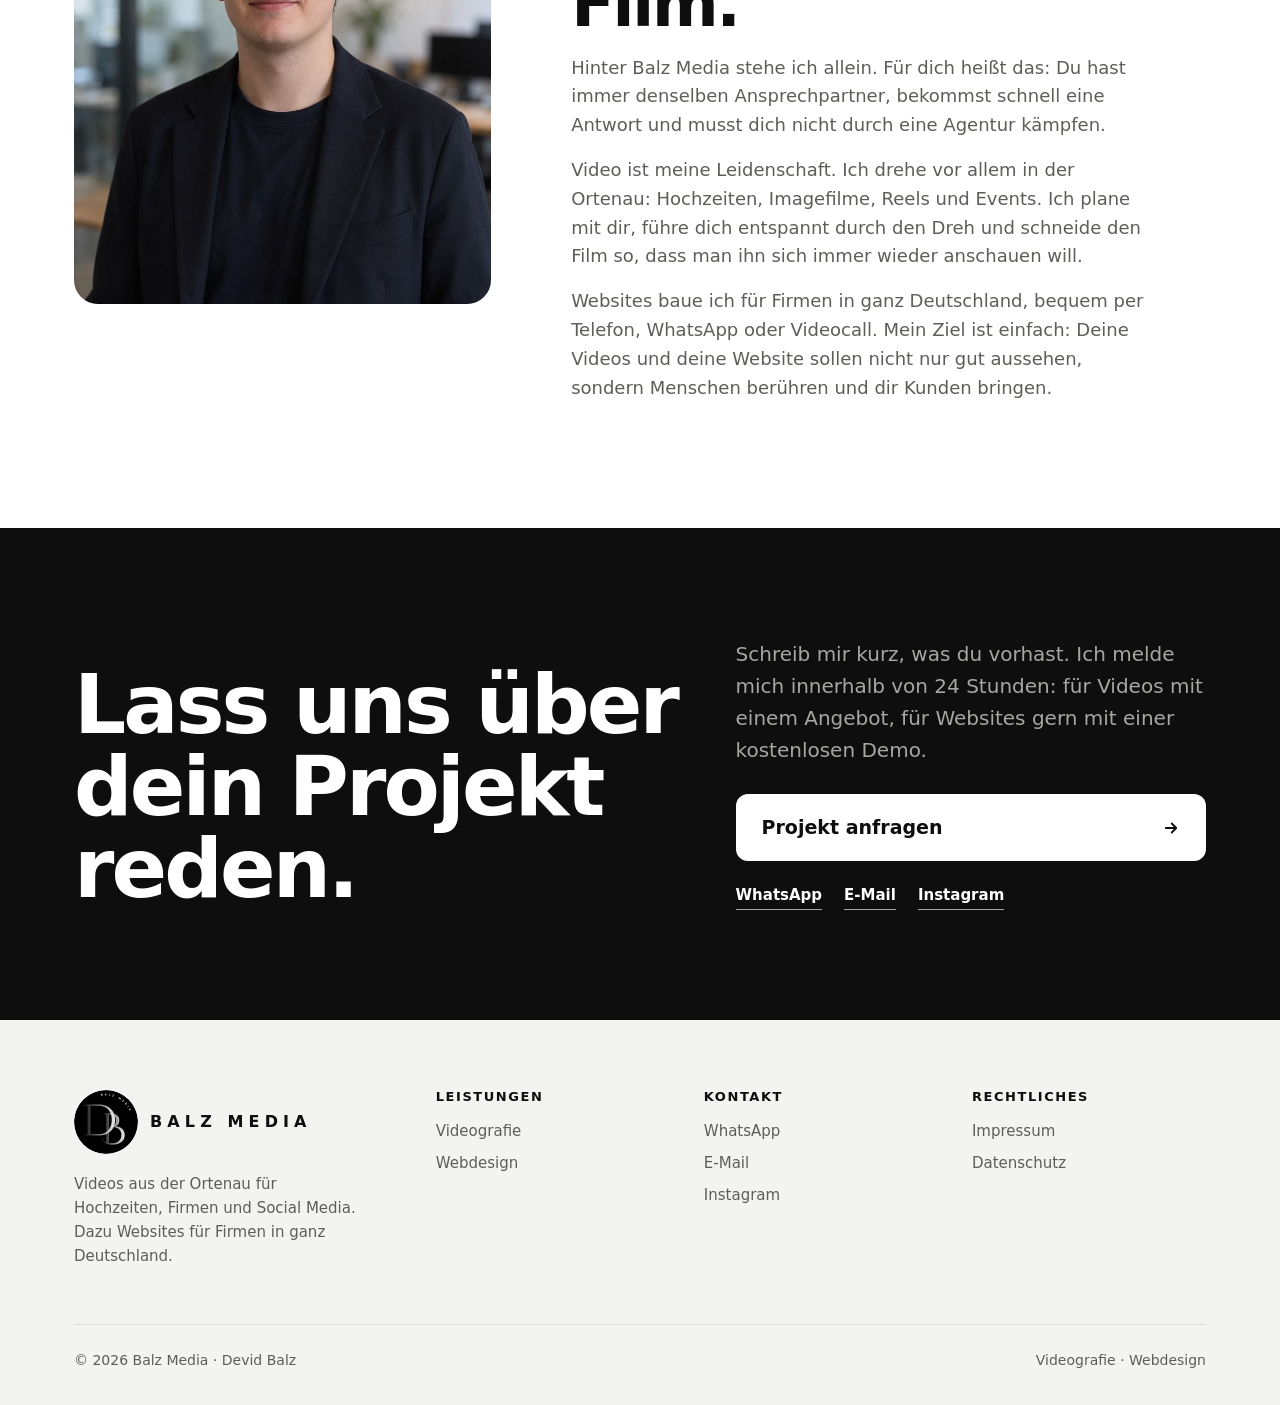
==== commit ef7adaef: "Add files via upload" ====
--- a/index.html
+++ b/index.html
@@ -21,7 +21,63 @@
 <meta property="og:locale" content="de_DE">
 <script type="application/ld+json">{"@context":"https://schema.org","@type":"Organization","name":"Balz Media","url":"https://balz-media.de/","logo":"https://balz-media.de/img/logo-badge-dark-512.png","email":"info@balz-media.de","telephone":"+4915203952714","sameAs":["https://www.instagram.com/balz.media"]}</script>
 <script>try{var t=localStorage.getItem('bm-theme');if(!t)t=matchMedia('(prefers-color-scheme: dark)').matches?'dark':'light';document.documentElement.setAttribute('data-theme',t)}catch(e){}</script>
-<link rel="stylesheet" href="style.css">
+<link rel="stylesheet" href="style.css?v=5">
+<style id="bm-video-css">
+/* Showreel-Video */
+.showreel{position:relative;margin-top:56px;border-radius:24px;overflow:hidden;aspect-ratio:16/9;background:#000;box-shadow:0 40px 90px -40px rgba(0,0,0,.55);isolation:isolate}
+.showreel::after{content:"";position:absolute;inset:0;background:linear-gradient(180deg,rgba(0,0,0,.28) 0%,rgba(0,0,0,0) 22%,rgba(0,0,0,0) 70%,rgba(0,0,0,.45) 100%);pointer-events:none;z-index:1}
+.showreel video{position:absolute;inset:0;width:100%;height:100%;object-fit:cover;display:block;transform:scale(1.02);transition:transform 1.2s ease}
+.showreel:hover video{transform:scale(1.045)}
+.sr-tag{position:absolute;left:20px;top:18px;z-index:2;display:inline-flex;align-items:center;gap:9px;color:#fff;font-size:13px;font-weight:800;letter-spacing:.14em;text-transform:uppercase}
+.sr-tag i{width:9px;height:9px;border-radius:50%;background:#ff3b30;box-shadow:0 0 0 0 rgba(255,59,48,.6);animation:srpulse 1.8s infinite}
+@keyframes srpulse{0%{box-shadow:0 0 0 0 rgba(255,59,48,.6)}70%{box-shadow:0 0 0 10px rgba(255,59,48,0)}100%{box-shadow:0 0 0 0 rgba(255,59,48,0)}}
+@media(max-width:700px){.showreel{margin-top:40px;border-radius:18px;aspect-ratio:4/5}.sr-tag{left:14px;top:14px}}
+
+/* Startseite: Video als Hintergrund ganz oben */
+.hero-film{position:relative;overflow:hidden;background:#000;color:#fff;min-height:min(88vh,880px);display:flex;align-items:flex-end;padding:160px 0 80px}
+.hf-video{position:absolute;inset:0;width:100%;height:100%;object-fit:cover;z-index:0}
+.hf-shade{position:absolute;inset:0;z-index:1;background:linear-gradient(90deg,rgba(0,0,0,.72) 0%,rgba(0,0,0,.45) 45%,rgba(0,0,0,.08) 100%),linear-gradient(0deg,rgba(0,0,0,.6) 0%,rgba(0,0,0,0) 45%)}
+.hf-in{position:relative;z-index:2;width:100%}
+.hero-film .kicker{color:#fff;opacity:.9}
+.hero-film .kicker::before{background:#fff}
+.hero-film h1{color:#fff;text-shadow:0 2px 30px rgba(0,0,0,.25)}
+.hero-film h1 .o,[data-theme="dark"] .hero-film h1 .o{background-image:linear-gradient(90deg,#ffffff 0%,#b8b8b4 100%)}
+.hero-film .lead{color:rgba(255,255,255,.86)}
+.hero-film .btn-ink{background:#fff;color:#0e0e0e}
+.hero-film .btn-line{box-shadow:inset 0 0 0 2px #fff;color:#fff}
+.hero-film .btn-line:hover{background:#fff;color:#0e0e0e}
+.hero-film .facts{color:rgba(255,255,255,.78)}
+.hero-film .facts b{color:#fff}
+@media(max-width:700px){.hero-film{min-height:88vh;padding:120px 0 48px}.hf-shade{background:linear-gradient(0deg,rgba(0,0,0,.82) 0%,rgba(0,0,0,.45) 55%,rgba(0,0,0,.2) 100%)}}
+@media(prefers-reduced-motion:reduce){.hf-video{display:none}.hero-film{background:#000 url(img/showreel-poster.jpg) center/cover}}
+.hero-film h1{font-size:clamp(44px,6.2vw,88px);max-width:15ch;margin-bottom:22px}
+.hero-film .lead{margin-bottom:28px}
+.hero-film .facts{margin-top:30px}
+@media(max-width:700px){
+.hero-film{display:block;min-height:0;padding:0 0 54px;background:#0b0b0b}
+.hero-film .hf-video{position:relative;inset:auto;display:block;width:100%;height:auto;aspect-ratio:4/5}
+.hero-film .hf-shade{inset:0 0 auto 0;height:calc(100vw * 1.25 + 2px);background:linear-gradient(0deg,#0b0b0b 0%,rgba(11,11,11,.55) 22%,rgba(11,11,11,0) 48%),linear-gradient(180deg,rgba(0,0,0,.25) 0%,rgba(0,0,0,0) 20%)}
+.hero-film .hf-in{margin-top:-64px}
+.hero-film h1{font-size:clamp(38px,11vw,50px);margin-bottom:18px}
+.hero-film .kicker{font-size:11px;letter-spacing:.12em}
+.hero-film .lead{font-size:17px;margin-bottom:24px}
+.hero-film .ctas .btn{flex:1 1 100%;justify-content:center}
+.hero-film .facts{gap:8px 18px;font-size:14px;margin-top:22px}
+}
+/* Handy: Texte sauber und einheitlich ausrichten */
+@media(max-width:700px){
+section{padding:68px 0}
+.hero-film{padding:0 0 56px}
+.hero-film .hf-in{margin-top:0;padding-top:30px}
+.hero-film .hf-shade{background:linear-gradient(0deg,#0b0b0b 0%,rgba(11,11,11,0) 26%),linear-gradient(180deg,rgba(0,0,0,.2) 0%,rgba(0,0,0,0) 18%)}
+.hero-film .kicker .k-long{display:none}
+.ref{gap:14px!important}
+.ref .lead{margin-top:0}
+.cta .in2{gap:22px}
+.page-hero{padding:40px 0 56px}
+.contact-top,.kx-hero{padding-top:36px}
+}
+</style>
 </head>
 <body>
 <header>
@@ -44,7 +100,7 @@
   </video>
   <div class="hf-shade" aria-hidden="true"></div>
   <div class="wrap hf-in">
-    <span class="kicker">Videografie aus der Ortenau · Websites deutschlandweit</span>
+    <span class="kicker">Videografie aus der Ortenau<span class="k-long"> · Websites deutschlandweit</span></span>
     <h1>Videos, die bleiben. <span class="o">Websites,</span> die Kunden bringen.</h1>
     <p class="lead">Ich bin Devid und halte fest, was wichtig ist: eure Hochzeit, deine Firma, dein Event. Ich plane, drehe und schneide alles selbst. Und wenn du willst, baue ich dir die passende Website dazu.</p>
     <div class="ctas">
@@ -83,7 +139,7 @@
       <a class="phone" href="demos/barbershop.html" target="_blank" rel="noopener"><img src="img/demo-barbershop.jpg" width="480" height="907" loading="lazy" alt="Demo-Website eines Barbershops auf dem Handy"><span class="lbl">Barbershop</span></a>
       <a class="phone" href="demos/maler.html" target="_blank" rel="noopener"><img src="img/demo-maler.jpg" width="480" height="907" loading="lazy" alt="Demo-Website eines Malerbetriebs auf dem Handy"><span class="lbl">Malerbetrieb</span></a>
     </div>
-    <p class="phones-note">Beispiel-Websites für erfundene Firmen. Tipp ein Handy an, um die ganze Seite zu sehen.</p>
+    <p class="phones-note">Beispiel-Websites für erfundene Firmen. Tipp ein Handy an, um die ganze Seite zu sehen.<span class="swipe-hint"> Wisch zur Seite für alle drei.</span></p>
   </div>
 </section>
 
@@ -122,6 +178,6 @@
     <div class="fbot"><span>© 2026 Balz Media · Devid Balz</span><span>Videografie · Webdesign</span></div>
   </div>
 </footer>
-<script src="main.js"></script>
+<script src="main.js?v=5"></script>
 </body>
 </html>
--- a/style.css
+++ b/style.css
@@ -259,7 +259,6 @@
   .about .portrait{max-width:440px;width:100%}
   .grid3{grid-template-columns:1fr 1fr}
   .steps{grid-template-columns:1fr 1fr;gap:34px 20px}
-  .phone:nth-child(3){display:none}
   section{padding:90px 0}
 }
 @media(max-width:640px){
@@ -392,3 +391,44 @@
 .hero-film h1{font-size:clamp(44px,6.2vw,88px);max-width:15ch;margin-bottom:22px}
 .hero-film .lead{margin-bottom:28px}
 .hero-film .facts{margin-top:30px}
+
+@media(max-width:700px){
+.hero-film{display:block;min-height:0;padding:0 0 54px;background:#0b0b0b}
+.hero-film .hf-video{position:relative;inset:auto;display:block;width:100%;height:auto;aspect-ratio:4/5}
+.hero-film .hf-shade{inset:0 0 auto 0;height:calc(100vw * 1.25 + 2px);background:linear-gradient(0deg,#0b0b0b 0%,rgba(11,11,11,.55) 22%,rgba(11,11,11,0) 48%),linear-gradient(180deg,rgba(0,0,0,.25) 0%,rgba(0,0,0,0) 20%)}
+.hero-film .hf-in{margin-top:-64px}
+.hero-film h1{font-size:clamp(38px,11vw,50px);margin-bottom:18px}
+.hero-film .kicker{font-size:11px;letter-spacing:.12em}
+.hero-film .lead{font-size:17px;margin-bottom:24px}
+.hero-film .ctas .btn{flex:1 1 100%;justify-content:center}
+.hero-film .facts{gap:8px 18px;font-size:14px;margin-top:22px}
+}
+
+/* Demo-Handys: auf Tablet/Handy alle drei zeigen, zum Wischen */
+@media(max-width:1000px){
+.phones{justify-content:flex-start;overflow-x:auto;scroll-snap-type:x mandatory;gap:18px;margin:50px -24px 0;padding:10px 24px 50px;scrollbar-width:none;-webkit-overflow-scrolling:touch}
+.phones::-webkit-scrollbar{display:none}
+.phones::after{content:"";flex:0 0 6px}
+.phone,.phone:nth-child(2){flex:0 0 260px;width:260px;scroll-snap-align:center}
+.phone:hover{transform:none}
+.phones-note{margin-top:14px}
+}
+@media(max-width:640px){
+.phones{margin:40px -20px 0;padding:10px 20px 50px;gap:14px}
+.phone,.phone:nth-child(2){flex:0 0 66%;width:66%}
+}
+.swipe-hint{display:none}@media(max-width:1000px){.swipe-hint{display:inline}}
+
+/* Handy: Texte sauber und einheitlich ausrichten */
+@media(max-width:700px){
+section{padding:68px 0}
+.hero-film{padding:0 0 56px}
+.hero-film .hf-in{margin-top:0;padding-top:30px}
+.hero-film .hf-shade{background:linear-gradient(0deg,#0b0b0b 0%,rgba(11,11,11,0) 26%),linear-gradient(180deg,rgba(0,0,0,.2) 0%,rgba(0,0,0,0) 18%)}
+.hero-film .kicker .k-long{display:none}
+.ref{gap:14px!important}
+.ref .lead{margin-top:0}
+.cta .in2{gap:22px}
+.page-hero{padding:40px 0 56px}
+.contact-top,.kx-hero{padding-top:36px}
+}
